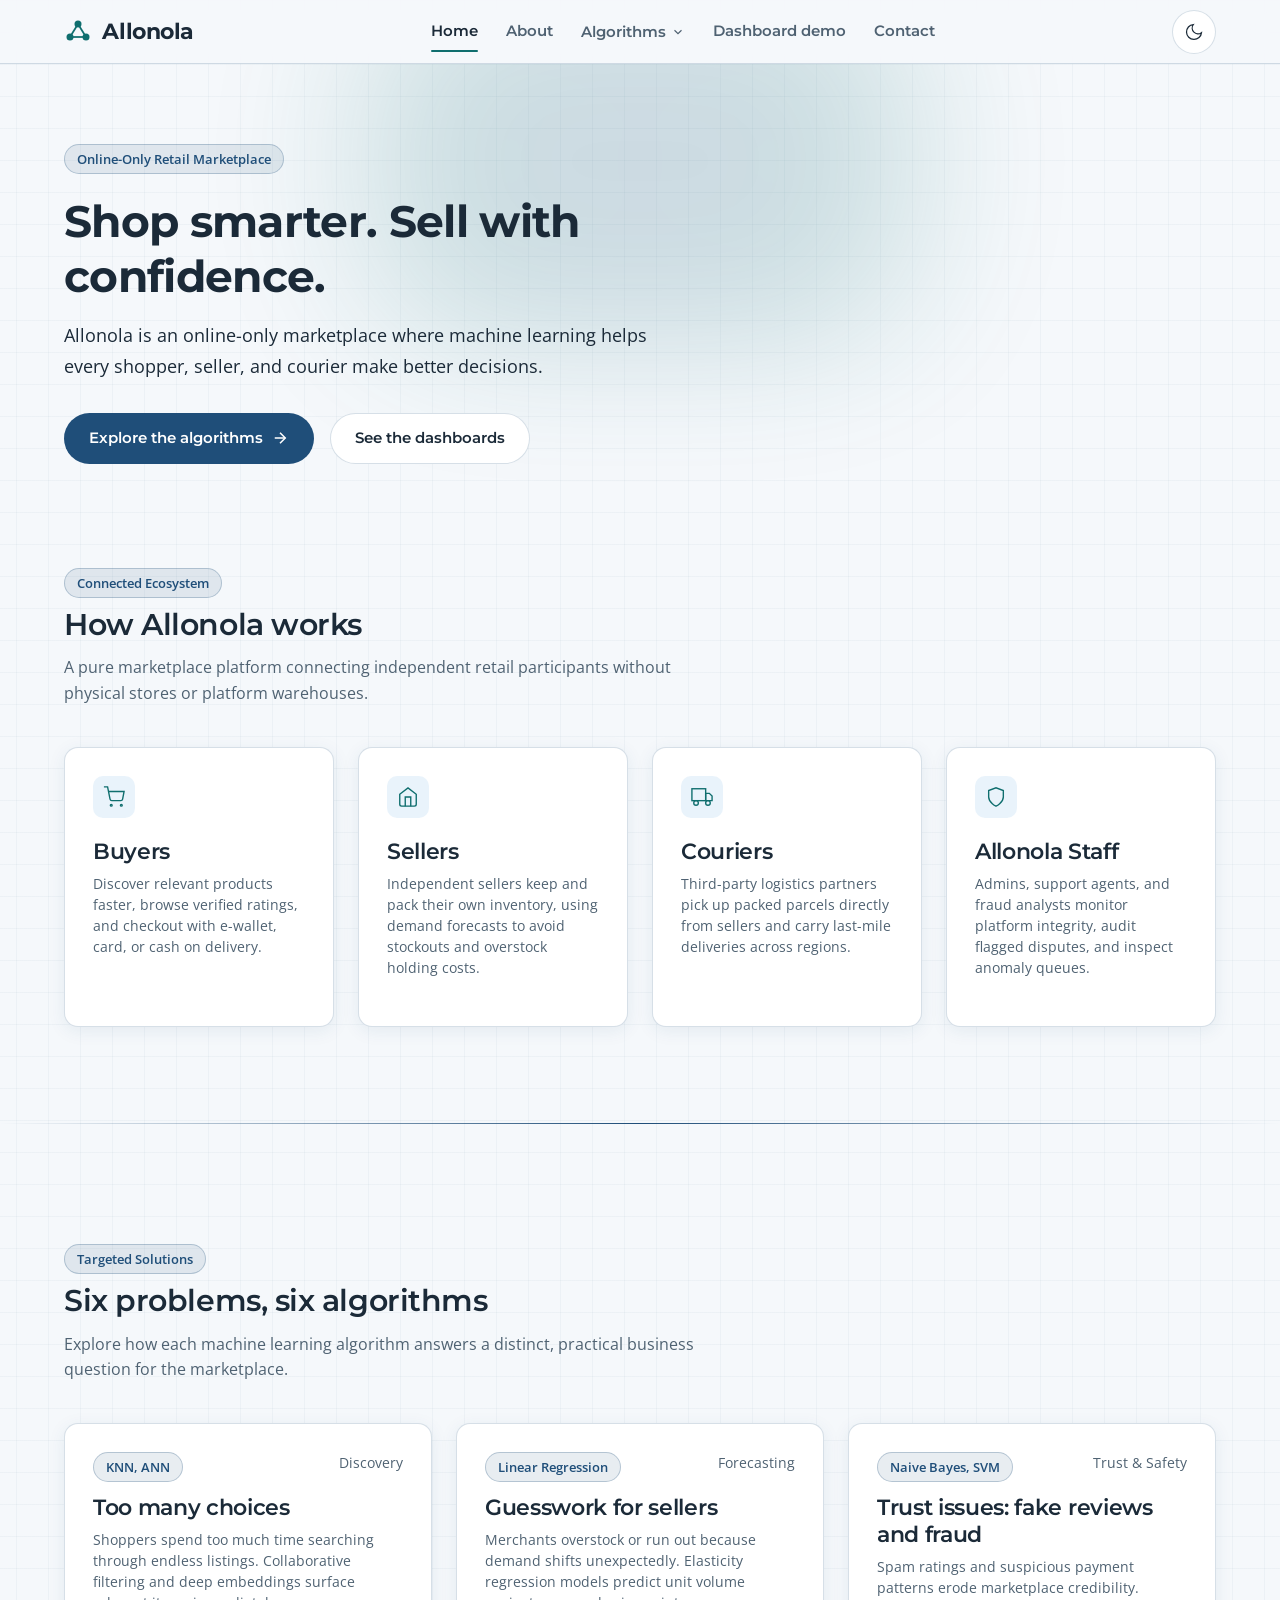
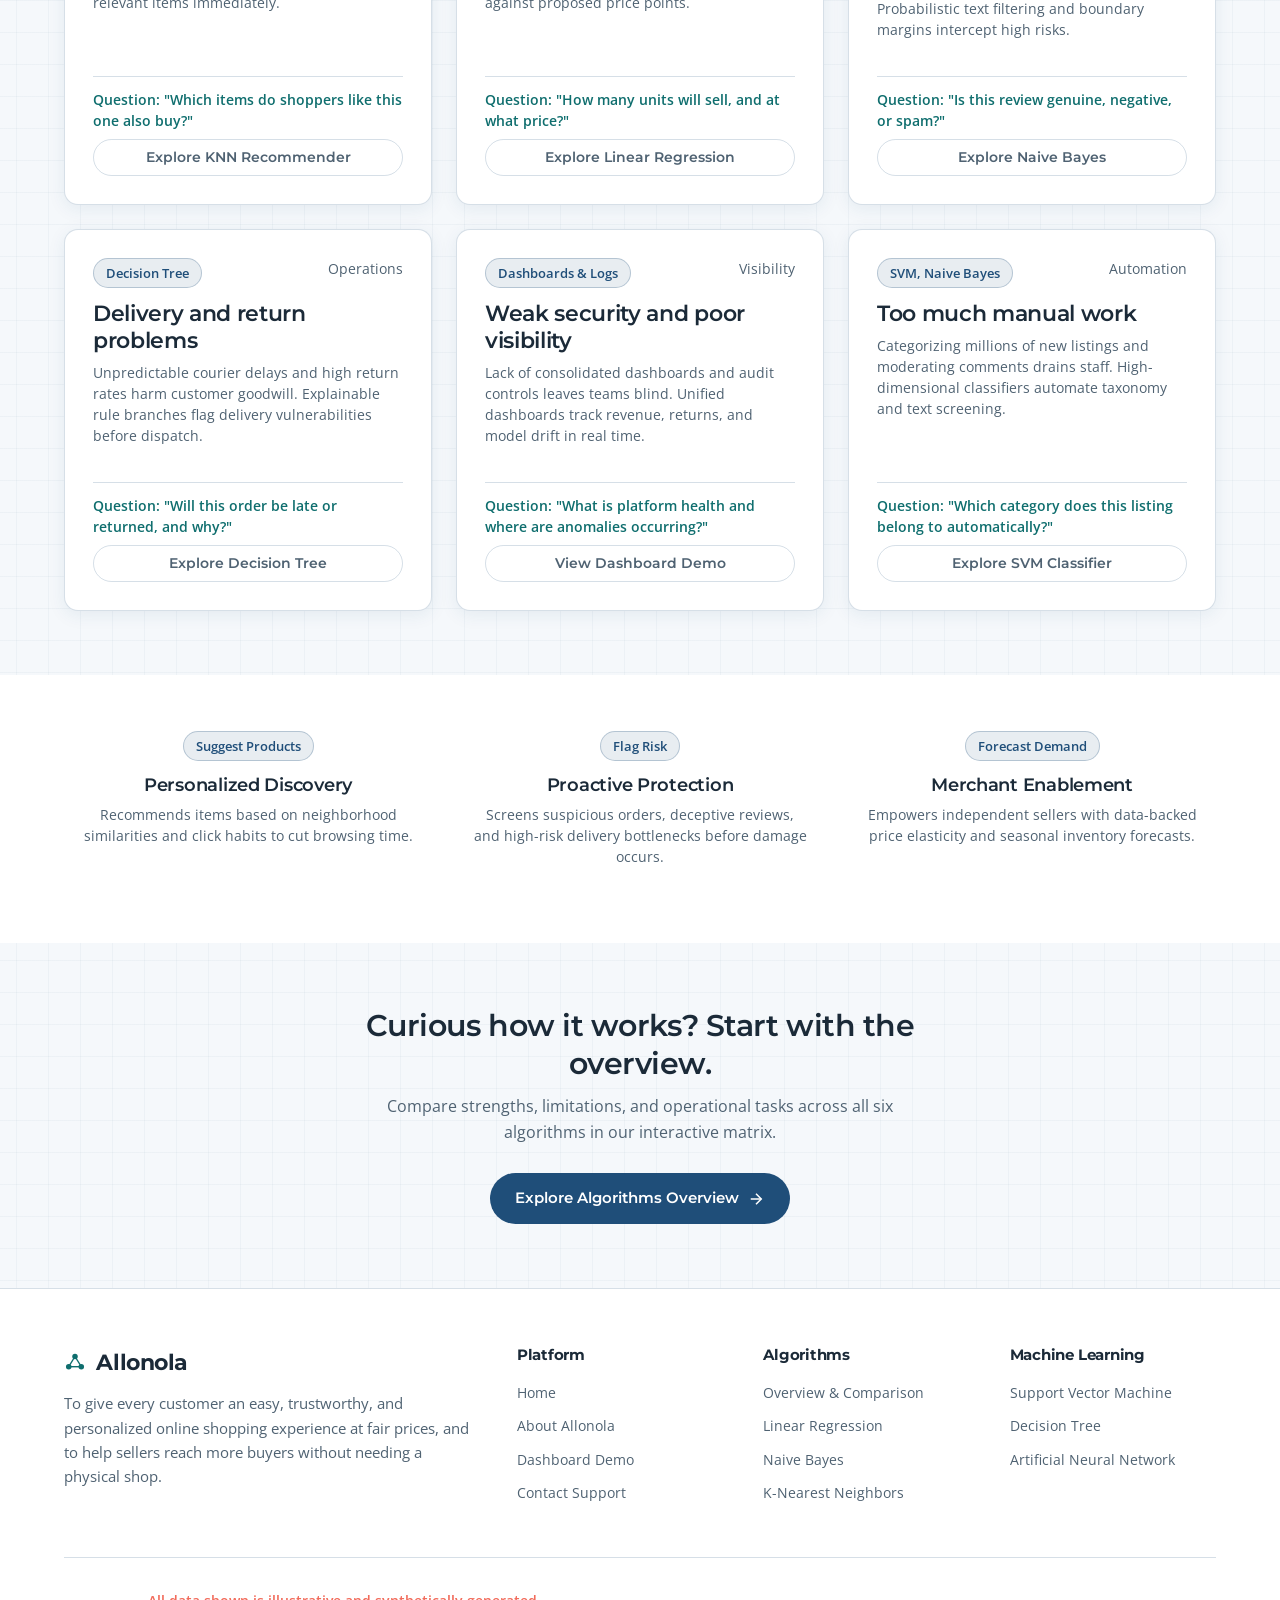
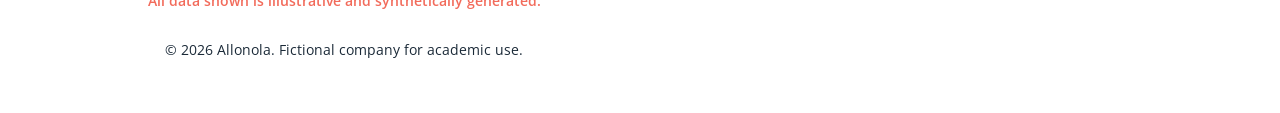
==== index.html @ 5cb06e82 "Initial commit: Allonola project specs and documents" ====
<!DOCTYPE html>
<html lang="en" data-theme="dark">
<head>
  <meta charset="UTF-8">
  <meta name="viewport" content="width=device-width, initial-scale=1.0">
  <title>Home | Allonola</title>
  <meta name="description" content="Allonola is an online-only retail marketplace powered by machine learning to connect buyers, independent sellers, and delivery couriers.">
  <link rel="preconnect" href="https://fonts.googleapis.com">
  <link rel="preconnect" href="https://fonts.gstatic.com" crossorigin>
  <link href="https://fonts.googleapis.com/css2?family=Montserrat:wght@600;700&family=Open+Sans:wght@400;600&display=swap" rel="stylesheet">
  <link rel="stylesheet" href="css/base.css">
  <link rel="stylesheet" href="css/layout.css">
  <link rel="stylesheet" href="css/components.css">
</head>
<body data-page="home">
  <!-- Accessible Skip Link -->
  <a href="#main-content" class="skip-link">Skip to main content</a>

  <!-- Sticky Global Header -->
  <header class="site-header">
    <div class="container header-inner">
      <a href="index.html" class="site-logo" aria-label="Allonola Home">
        <svg class="logo-icon" width="28" height="28" viewBox="0 0 28 28" fill="none" aria-hidden="true">
          <circle cx="6" cy="20" r="3.5" fill="currentColor" />
          <circle cx="22" cy="20" r="3.5" fill="currentColor" />
          <circle cx="14" cy="7" r="3.5" fill="currentColor" />
          <line x1="6" y1="20" x2="14" y2="7" stroke="currentColor" stroke-width="1.75" />
          <line x1="14" y1="7" x2="22" y2="20" stroke="currentColor" stroke-width="1.75" />
          <line x1="6" y1="20" x2="22" y2="20" stroke="currentColor" stroke-width="1.75" />
        </svg>
        <span>Allonola</span>
      </a>

      <!-- Desktop Navigation -->
      <nav class="nav-desktop" aria-label="Primary navigation">
        <a href="index.html" class="nav-link nav-link--active">Home</a>
        <a href="about.html" class="nav-link">About</a>
        <div class="nav-dropdown">
          <button type="button" class="nav-link nav-dropdown-toggle" aria-expanded="false" aria-haspopup="true">
            <span>Algorithms</span>
            <svg width="14" height="14" viewBox="0 0 24 24" fill="none" stroke="currentColor" stroke-width="2" aria-hidden="true">
              <polyline points="6 9 12 15 18 9"></polyline>
            </svg>
          </button>
          <div class="nav-dropdown-menu" role="menu">
            <a href="algorithms.html" class="nav-dropdown-item" role="menuitem">
              <span class="nav-dropdown-title">Overview & Comparison</span>
              <span class="nav-dropdown-desc">Compare all six ML approaches</span>
            </a>
            <a href="algo-linear-regression.html" class="nav-dropdown-item" role="menuitem">
              <span class="nav-dropdown-title">Linear Regression</span>
              <span class="nav-dropdown-desc">Demand forecasting & price elasticity</span>
            </a>
            <a href="algo-naive-bayes.html" class="nav-dropdown-item" role="menuitem">
              <span class="nav-dropdown-title">Naive Bayes</span>
              <span class="nav-dropdown-desc">Sentiment & fake review filtering</span>
            </a>
            <a href="algo-knn.html" class="nav-dropdown-item" role="menuitem">
              <span class="nav-dropdown-title">K-Nearest Neighbors</span>
              <span class="nav-dropdown-desc">Collaborative recommendations</span>
            </a>
            <a href="algo-svm.html" class="nav-dropdown-item" role="menuitem">
              <span class="nav-dropdown-title">Support Vector Machine</span>
              <span class="nav-dropdown-desc">Order fraud & auto-categorization</span>
            </a>
            <a href="algo-decision-tree.html" class="nav-dropdown-item" role="menuitem">
              <span class="nav-dropdown-title">Decision Tree</span>
              <span class="nav-dropdown-desc">Delivery risk & return rules</span>
            </a>
            <a href="algo-ann.html" class="nav-dropdown-item" role="menuitem">
              <span class="nav-dropdown-title">Artificial Neural Network</span>
              <span class="nav-dropdown-desc">Personalization & shopper churn</span>
            </a>
          </div>
        </div>
        <a href="dashboard.html" class="nav-link">Dashboard demo</a>
        <a href="contact.html" class="nav-link">Contact</a>
      </nav>

      <!-- Action Controls -->
      <div class="header-actions">
        <button type="button" id="theme-toggle" class="btn-icon" aria-label="Switch to light theme" title="Switch to light theme">
          <svg class="theme-icon-sun" width="20" height="20" viewBox="0 0 24 24" fill="none" stroke="currentColor" stroke-width="1.5" aria-hidden="true">
            <circle cx="12" cy="12" r="5"></circle>
            <line x1="12" y1="1" x2="12" y2="3"></line>
            <line x1="12" y1="21" x2="12" y2="23"></line>
            <line x1="4.22" y1="4.22" x2="5.64" y2="5.64"></line>
            <line x1="18.36" y1="18.36" x2="19.78" y2="19.78"></line>
            <line x1="1" y1="12" x2="3" y2="12"></line>
            <line x1="21" y1="12" x2="23" y2="12"></line>
            <line x1="4.22" y1="19.78" x2="5.64" y2="18.36"></line>
            <line x1="18.36" y1="5.64" x2="19.78" y2="4.22"></line>
          </svg>
          <svg class="theme-icon-moon" width="20" height="20" viewBox="0 0 24 24" fill="none" stroke="currentColor" stroke-width="1.5" style="display:none;" aria-hidden="true">
            <path d="M21 12.79A9 9 0 1 1 11.21 3 7 7 0 0 0 21 12.79z"></path>
          </svg>
        </button>

        <button type="button" id="hamburger-btn" class="btn-icon hamburger-btn" aria-label="Open mobile menu" aria-expanded="false" aria-controls="nav-drawer">
          <svg width="22" height="22" viewBox="0 0 24 24" fill="none" stroke="currentColor" stroke-width="2" aria-hidden="true">
            <line x1="3" y1="12" x2="21" y2="12"></line>
            <line x1="3" y1="6" x2="21" y2="6"></line>
            <line x1="3" y1="18" x2="21" y2="18"></line>
          </svg>
        </button>
      </div>
    </div>
  </header>

  <!-- Mobile Drawer Navigation -->
  <div id="nav-backdrop" class="nav-backdrop"></div>
  <aside id="nav-drawer" class="nav-drawer" aria-label="Mobile navigation">
    <div style="display: flex; justify-content: space-between; align-items: center;">
      <span class="site-logo">
        <svg class="logo-icon" width="24" height="24" viewBox="0 0 28 28" fill="none" aria-hidden="true">
          <circle cx="6" cy="20" r="3.5" fill="currentColor" />
          <circle cx="22" cy="20" r="3.5" fill="currentColor" />
          <circle cx="14" cy="7" r="3.5" fill="currentColor" />
          <line x1="6" y1="20" x2="14" y2="7" stroke="currentColor" stroke-width="1.75" />
          <line x1="14" y1="7" x2="22" y2="20" stroke="currentColor" stroke-width="1.75" />
          <line x1="6" y1="20" x2="22" y2="20" stroke="currentColor" stroke-width="1.75" />
        </svg>
        <span>Allonola</span>
      </span>
    </div>
    <ul class="nav-mobile-list">
      <li><a href="index.html" class="mobile-nav-link">Home</a></li>
      <li><a href="about.html" class="mobile-nav-link">About</a></li>
      <li>
        <button type="button" id="algo-accordion-btn" class="mobile-accordion-btn" aria-expanded="false">
          <span>Algorithms</span>
          <svg width="16" height="16" viewBox="0 0 24 24" fill="none" stroke="currentColor" stroke-width="2" aria-hidden="true">
            <polyline points="6 9 12 15 18 9"></polyline>
          </svg>
        </button>
        <ul id="algo-accordion-menu" class="mobile-sublist" hidden>
          <li><a href="algorithms.html" class="mobile-sublink">Overview & Comparison</a></li>
          <li><a href="algo-linear-regression.html" class="mobile-sublink">Linear Regression</a></li>
          <li><a href="algo-naive-bayes.html" class="mobile-sublink">Naive Bayes</a></li>
          <li><a href="algo-knn.html" class="mobile-sublink">K-Nearest Neighbors</a></li>
          <li><a href="algo-svm.html" class="mobile-sublink">Support Vector Machine</a></li>
          <li><a href="algo-decision-tree.html" class="mobile-sublink">Decision Tree</a></li>
          <li><a href="algo-ann.html" class="mobile-sublink">Artificial Neural Network</a></li>
        </ul>
      </li>
      <li><a href="dashboard.html" class="mobile-nav-link">Dashboard demo</a></li>
      <li><a href="contact.html" class="mobile-nav-link">Contact</a></li>
    </ul>
  </aside>

  <!-- Main Content -->
  <main id="main-content">
    <!-- a) Hero Section -->
    <section class="hero">
      <div class="hero-glow-bg"></div>
      <div class="container">
        <div class="content-reading">
          <div class="pill pill--teal" style="margin-bottom: 1.25rem;">Online-Only Retail Marketplace</div>
          <h1>Shop smarter. Sell with confidence.</h1>
          <p class="lead">
            Allonola is an online-only marketplace where machine learning helps every shopper, seller, and courier make better decisions.
          </p>
          <div class="hero-actions">
            <a href="algorithms.html" class="btn btn--primary">
              <span>Explore the algorithms</span>
              <svg width="18" height="18" viewBox="0 0 24 24" fill="none" stroke="currentColor" stroke-width="2" aria-hidden="true">
                <line x1="5" y1="12" x2="19" y2="12"></line>
                <polyline points="12 5 19 12 12 19"></polyline>
              </svg>
            </a>
            <a href="dashboard.html" class="btn btn--secondary">See the dashboards</a>
          </div>
        </div>
      </div>
    </section>

    <!-- b) How Allonola Works -->
    <section class="section section--compact reveal-on-scroll">
      <div class="container">
        <div class="section-header">
          <div class="pill" style="margin-bottom: 0.5rem;">Connected Ecosystem</div>
          <h2>How Allonola works</h2>
          <p class="text-muted">A pure marketplace platform connecting independent retail participants without physical stores or platform warehouses.</p>
        </div>

        <div class="grid-4">
          <div class="card">
            <div class="card-icon">
              <svg width="22" height="22" viewBox="0 0 24 24" fill="none" stroke="currentColor" stroke-width="1.5" aria-hidden="true">
                <circle cx="9" cy="21" r="1"></circle>
                <circle cx="20" cy="21" r="1"></circle>
                <path d="M1 1h4l2.68 13.39a2 2 0 0 0 2 1.61h9.72a2 2 0 0 0 2-1.61L23 6H6"></path>
              </svg>
            </div>
            <h3 class="card-title">Buyers</h3>
            <p class="text-small text-muted">
              Discover relevant products faster, browse verified ratings, and checkout with e-wallet, card, or cash on delivery.
            </p>
          </div>

          <div class="card">
            <div class="card-icon">
              <svg width="22" height="22" viewBox="0 0 24 24" fill="none" stroke="currentColor" stroke-width="1.5" aria-hidden="true">
                <path d="M3 9l9-7 9 7v11a2 2 0 0 1-2 2H5a2 2 0 0 1-2-2z"></path>
                <polyline points="9 22 9 12 15 12 15 22"></polyline>
              </svg>
            </div>
            <h3 class="card-title">Sellers</h3>
            <p class="text-small text-muted">
              Independent sellers keep and pack their own inventory, using demand forecasts to avoid stockouts and overstock holding costs.
            </p>
          </div>

          <div class="card">
            <div class="card-icon">
              <svg width="22" height="22" viewBox="0 0 24 24" fill="none" stroke="currentColor" stroke-width="1.5" aria-hidden="true">
                <rect x="1" y="3" width="15" height="13"></rect>
                <polygon points="16 8 20 8 23 11 23 16 16 16 16 8"></polygon>
                <circle cx="5.5" cy="18.5" r="2.5"></circle>
                <circle cx="18.5" cy="18.5" r="2.5"></circle>
              </svg>
            </div>
            <h3 class="card-title">Couriers</h3>
            <p class="text-small text-muted">
              Third-party logistics partners pick up packed parcels directly from sellers and carry last-mile deliveries across regions.
            </p>
          </div>

          <div class="card">
            <div class="card-icon">
              <svg width="22" height="22" viewBox="0 0 24 24" fill="none" stroke="currentColor" stroke-width="1.5" aria-hidden="true">
                <path d="M12 22s8-4 8-10V5l-8-3-8 3v7c0 6 8 10 8 10z"></path>
              </svg>
            </div>
            <h3 class="card-title">Allonola Staff</h3>
            <p class="text-small text-muted">
              Admins, support agents, and fraud analysts monitor platform integrity, audit flagged disputes, and inspect anomaly queues.
            </p>
          </div>
        </div>
      </div>
    </section>

    <hr class="section-divider">

    <!-- c) Six Problems, Six Algorithms Grid -->
    <section class="section reveal-on-scroll">
      <div class="container">
        <div class="section-header">
          <div class="pill" style="margin-bottom: 0.5rem;">Targeted Solutions</div>
          <h2>Six problems, six algorithms</h2>
          <p class="text-muted">Explore how each machine learning algorithm answers a distinct, practical business question for the marketplace.</p>
        </div>

        <div class="grid-3">
          <!-- Problem 1 -->
          <article class="card card--interactive">
            <div style="display: flex; justify-content: space-between; align-items: flex-start; margin-bottom: 0.75rem;">
              <span class="pill pill--teal">KNN, ANN</span>
              <span class="text-muted text-small">Discovery</span>
            </div>
            <h3 class="card-title">Too many choices</h3>
            <p class="text-small text-muted" style="flex-grow: 1;">
              Shoppers spend too much time searching through endless listings. Collaborative filtering and deep embeddings surface relevant items immediately.
            </p>
            <div style="margin-top: 1rem; padding-top: 0.75rem; border-top: 1px solid var(--border);">
              <span class="text-small" style="color: var(--teal); font-weight: 600; display: block; margin-bottom: 0.5rem;">
                Question: "Which items do shoppers like this one also buy?"
              </span>
              <a href="algo-knn.html" class="btn btn--subtle btn--small" style="width: 100%;">Explore KNN Recommender</a>
            </div>
          </article>

          <!-- Problem 2 -->
          <article class="card card--interactive">
            <div style="display: flex; justify-content: space-between; align-items: flex-start; margin-bottom: 0.75rem;">
              <span class="pill">Linear Regression</span>
              <span class="text-muted text-small">Forecasting</span>
            </div>
            <h3 class="card-title">Guesswork for sellers</h3>
            <p class="text-small text-muted" style="flex-grow: 1;">
              Merchants overstock or run out because demand shifts unexpectedly. Elasticity regression models predict unit volume against proposed price points.
            </p>
            <div style="margin-top: 1rem; padding-top: 0.75rem; border-top: 1px solid var(--border);">
              <span class="text-small" style="color: var(--teal); font-weight: 600; display: block; margin-bottom: 0.5rem;">
                Question: "How many units will sell, and at what price?"
              </span>
              <a href="algo-linear-regression.html" class="btn btn--subtle btn--small" style="width: 100%;">Explore Linear Regression</a>
            </div>
          </article>

          <!-- Problem 3 -->
          <article class="card card--interactive">
            <div style="display: flex; justify-content: space-between; align-items: flex-start; margin-bottom: 0.75rem;">
              <span class="pill pill--coral">Naive Bayes, SVM</span>
              <span class="text-muted text-small">Trust & Safety</span>
            </div>
            <h3 class="card-title">Trust issues: fake reviews and fraud</h3>
            <p class="text-small text-muted" style="flex-grow: 1;">
              Spam ratings and suspicious payment patterns erode marketplace credibility. Probabilistic text filtering and boundary margins intercept high risks.
            </p>
            <div style="margin-top: 1rem; padding-top: 0.75rem; border-top: 1px solid var(--border);">
              <span class="text-small" style="color: var(--teal); font-weight: 600; display: block; margin-bottom: 0.5rem;">
                Question: "Is this review genuine, negative, or spam?"
              </span>
              <a href="algo-naive-bayes.html" class="btn btn--subtle btn--small" style="width: 100%;">Explore Naive Bayes</a>
            </div>
          </article>

          <!-- Problem 4 -->
          <article class="card card--interactive">
            <div style="display: flex; justify-content: space-between; align-items: flex-start; margin-bottom: 0.75rem;">
              <span class="pill">Decision Tree</span>
              <span class="text-muted text-small">Operations</span>
            </div>
            <h3 class="card-title">Delivery and return problems</h3>
            <p class="text-small text-muted" style="flex-grow: 1;">
              Unpredictable courier delays and high return rates harm customer goodwill. Explainable rule branches flag delivery vulnerabilities before dispatch.
            </p>
            <div style="margin-top: 1rem; padding-top: 0.75rem; border-top: 1px solid var(--border);">
              <span class="text-small" style="color: var(--teal); font-weight: 600; display: block; margin-bottom: 0.5rem;">
                Question: "Will this order be late or returned, and why?"
              </span>
              <a href="algo-decision-tree.html" class="btn btn--subtle btn--small" style="width: 100%;">Explore Decision Tree</a>
            </div>
          </article>

          <!-- Problem 5 -->
          <article class="card card--interactive">
            <div style="display: flex; justify-content: space-between; align-items: flex-start; margin-bottom: 0.75rem;">
              <span class="pill">Dashboards & Logs</span>
              <span class="text-muted text-small">Visibility</span>
            </div>
            <h3 class="card-title">Weak security and poor visibility</h3>
            <p class="text-small text-muted" style="flex-grow: 1;">
              Lack of consolidated dashboards and audit controls leaves teams blind. Unified dashboards track revenue, returns, and model drift in real time.
            </p>
            <div style="margin-top: 1rem; padding-top: 0.75rem; border-top: 1px solid var(--border);">
              <span class="text-small" style="color: var(--teal); font-weight: 600; display: block; margin-bottom: 0.5rem;">
                Question: "What is platform health and where are anomalies occurring?"
              </span>
              <a href="dashboard.html" class="btn btn--subtle btn--small" style="width: 100%;">View Dashboard Demo</a>
            </div>
          </article>

          <!-- Problem 6 -->
          <article class="card card--interactive">
            <div style="display: flex; justify-content: space-between; align-items: flex-start; margin-bottom: 0.75rem;">
              <span class="pill">SVM, Naive Bayes</span>
              <span class="text-muted text-small">Automation</span>
            </div>
            <h3 class="card-title">Too much manual work</h3>
            <p class="text-small text-muted" style="flex-grow: 1;">
              Categorizing millions of new listings and moderating comments drains staff. High-dimensional classifiers automate taxonomy and text screening.
            </p>
            <div style="margin-top: 1rem; padding-top: 0.75rem; border-top: 1px solid var(--border);">
              <span class="text-small" style="color: var(--teal); font-weight: 600; display: block; margin-bottom: 0.5rem;">
                Question: "Which category does this listing belong to automatically?"
              </span>
              <a href="algo-svm.html" class="btn btn--subtle btn--small" style="width: 100%;">Explore SVM Classifier</a>
            </div>
          </article>
        </div>
      </div>
    </section>

    <!-- d) How Allonola uses ML strip -->
    <section class="section section--compact reveal-on-scroll" style="background: var(--surface);">
      <div class="container">
        <div class="grid-3" style="text-align: center;">
          <div style="padding: 1rem;">
            <div class="pill pill--teal" style="margin: 0 auto 0.75rem;">Suggest Products</div>
            <h3 style="font-size: 1.15rem; margin-bottom: 0.5rem;">Personalized Discovery</h3>
            <p class="text-small text-muted">Recommends items based on neighborhood similarities and click habits to cut browsing time.</p>
          </div>
          <div style="padding: 1rem;">
            <div class="pill pill--coral" style="margin: 0 auto 0.75rem;">Flag Risk</div>
            <h3 style="font-size: 1.15rem; margin-bottom: 0.5rem;">Proactive Protection</h3>
            <p class="text-small text-muted">Screens suspicious orders, deceptive reviews, and high-risk delivery bottlenecks before damage occurs.</p>
          </div>
          <div style="padding: 1rem;">
            <div class="pill" style="margin: 0 auto 0.75rem;">Forecast Demand</div>
            <h3 style="font-size: 1.15rem; margin-bottom: 0.5rem;">Merchant Enablement</h3>
            <p class="text-small text-muted">Empowers independent sellers with data-backed price elasticity and seasonal inventory forecasts.</p>
          </div>
        </div>
      </div>
    </section>

    <!-- e) CTA Band -->
    <section class="section reveal-on-scroll" style="text-align: center;">
      <div class="container content-reading" style="margin: 0 auto;">
        <h2>Curious how it works? Start with the overview.</h2>
        <p class="text-muted" style="margin: 0 auto 1.75rem;">
          Compare strengths, limitations, and operational tasks across all six algorithms in our interactive matrix.
        </p>
        <a href="algorithms.html" class="btn btn--primary">
          <span>Explore Algorithms Overview</span>
          <svg width="18" height="18" viewBox="0 0 24 24" fill="none" stroke="currentColor" stroke-width="2" aria-hidden="true">
            <line x1="5" y1="12" x2="19" y2="12"></line>
            <polyline points="12 5 19 12 12 19"></polyline>
          </svg>
        </a>
      </div>
    </section>
  </main>

  <!-- Global Footer -->
  <footer class="site-footer">
    <div class="container">
      <div class="footer-top">
        <div class="footer-brand">
          <span class="site-logo">
            <svg class="logo-icon" width="22" height="22" viewBox="0 0 28 28" fill="none" aria-hidden="true">
              <circle cx="6" cy="20" r="3.5" fill="currentColor" />
              <circle cx="22" cy="20" r="3.5" fill="currentColor" />
              <circle cx="14" cy="7" r="3.5" fill="currentColor" />
              <line x1="6" y1="20" x2="14" y2="7" stroke="currentColor" stroke-width="1.75" />
              <line x1="14" y1="7" x2="22" y2="20" stroke="currentColor" stroke-width="1.75" />
              <line x1="6" y1="20" x2="22" y2="20" stroke="currentColor" stroke-width="1.75" />
            </svg>
            <span>Allonola</span>
          </span>
          <p>
            To give every customer an easy, trustworthy, and personalized online shopping experience at fair prices, and to help sellers reach more buyers without needing a physical shop.
          </p>
        </div>

        <div class="footer-col">
          <h4>Platform</h4>
          <ul class="footer-links">
            <li><a href="index.html" class="footer-link">Home</a></li>
            <li><a href="about.html" class="footer-link">About Allonola</a></li>
            <li><a href="dashboard.html" class="footer-link">Dashboard Demo</a></li>
            <li><a href="contact.html" class="footer-link">Contact Support</a></li>
          </ul>
        </div>

        <div class="footer-col">
          <h4>Algorithms</h4>
          <ul class="footer-links">
            <li><a href="algorithms.html" class="footer-link">Overview & Comparison</a></li>
            <li><a href="algo-linear-regression.html" class="footer-link">Linear Regression</a></li>
            <li><a href="algo-naive-bayes.html" class="footer-link">Naive Bayes</a></li>
            <li><a href="algo-knn.html" class="footer-link">K-Nearest Neighbors</a></li>
          </ul>
        </div>

        <div class="footer-col">
          <h4>Machine Learning</h4>
          <ul class="footer-links">
            <li><a href="algo-svm.html" class="footer-link">Support Vector Machine</a></li>
            <li><a href="algo-decision-tree.html" class="footer-link">Decision Tree</a></li>
            <li><a href="algo-ann.html" class="footer-link">Artificial Neural Network</a></li>
          </ul>
        </div>
      </div>

      <div class="footer-bottom">
        <p class="disclaimer-badge">All data shown is illustrative and synthetically generated.</p>
        <p>&copy; 2026 Allonola. Fictional company for academic use.</p>
      </div>
    </div>
  </footer>

  <!-- Script Execution Order (Classic script tags with defer) -->
  <script defer src="js/data.js"></script>
  <script defer src="js/app.js"></script>
  <script defer src="js/charts.js"></script>
  <script defer src="js/table.js"></script>
</body>
</html>
---- css/base.css ----
/**
 * css/base.css
 * Design tokens, CSS variables, reset, typography, and theme definitions.
 */

/* Root Design Tokens - Dark Theme (Default) */
:root {
  --bg: #0B1A2A;
  --bg-grid: rgba(74, 159, 216, 0.06);
  --surface: rgba(255, 255, 255, 0.05);
  --surface-solid: #132638;
  --border: rgba(74, 159, 216, 0.25);
  --border-focus: #2EC4B6;
  --text: #F5F8FB;
  --text-muted: #A9BCCB;
  --primary: #4A9FD8;
  --teal: #2EC4B6;
  --coral: #F26B5B;
  --success: #2EC4B6;
  --warning: #F59E0B;
  --shadow: 0 4px 20px rgba(0, 0, 0, 0.35);
  --shadow-glow: 0 0 15px rgba(74, 159, 216, 0.3);

  --font-heading: 'Montserrat', sans-serif;
  --font-body: 'Open Sans', -apple-system, BlinkMacSystemFont, 'Segoe UI', Roboto, sans-serif;
  --font-mono: 'SFMono-Regular', Consolas, 'Liberation Mono', Menlo, monospace;

  --radius-card: 14px;
  --radius-pill: 999px;
  --radius-input: 8px;

  --header-height: 64px;
  --container-max-width: 1200px;
  --content-reading-width: 70ch;
  --transition-speed: 200ms;
}

/* Light Theme Overrides */
[data-theme="light"] {
  --bg: #F5F8FB;
  --bg-grid: rgba(31, 78, 121, 0.04);
  --surface: #FFFFFF;
  --surface-solid: #FFFFFF;
  --border: rgba(31, 78, 121, 0.18);
  --border-focus: #0F6E6E;
  --text: #1B2A38;
  --text-muted: #4F6272;
  --primary: #1F4E79;
  --teal: #0F6E6E;
  --coral: #F26B5B;
  --success: #0F6E6E;
  --warning: #D97706;
  --shadow: 0 4px 18px rgba(31, 78, 121, 0.08);
  --shadow-glow: 0 0 14px rgba(31, 78, 121, 0.2);
}

/* Modern CSS Reset */
*, *::before, *::after {
  box-sizing: border-box;
  margin: 0;
  padding: 0;
}

html {
  font-size: 16px;
  scroll-behavior: smooth;
  -webkit-text-size-adjust: 100%;
}

body {
  min-height: 100vh;
  background-color: var(--bg);
  background-image: 
    linear-gradient(var(--bg-grid) 1px, transparent 1px),
    linear-gradient(90deg, var(--bg-grid) 1px, transparent 1px);
  background-size: 32px 32px;
  background-position: center top;
  color: var(--text);
  font-family: var(--font-body);
  font-size: 1rem;
  line-height: 1.6;
  text-rendering: optimizeLegibility;
  -webkit-font-smoothing: antialiased;
  -moz-osx-font-smoothing: grayscale;
  display: flex;
  flex-direction: column;
}

/* Typography Scale */
h1, h2, h3, h4, h5, h6 {
  font-family: var(--font-heading);
  color: var(--text);
  line-height: 1.25;
  font-weight: 700;
  letter-spacing: -0.015em;
}

h1 {
  font-size: clamp(2rem, 4vw + 1rem, 2.75rem); /* ~40px desktop */
  font-weight: 700;
  margin-bottom: 1rem;
}

h2 {
  font-size: clamp(1.5rem, 2.5vw + 0.5rem, 1.875rem); /* ~28px desktop */
  font-weight: 600;
  margin-bottom: 0.75rem;
}

h3 {
  font-size: clamp(1.2rem, 1.5vw + 0.5rem, 1.35rem); /* ~20px desktop */
  font-weight: 600;
  margin-bottom: 0.5rem;
}

p {
  margin-bottom: 1.25rem;
  color: var(--text);
  max-width: var(--content-reading-width);
}

p.lead {
  font-size: 1.15rem;
  color: var(--text);
  line-height: 1.65;
}

.text-muted {
  color: var(--text-muted);
}

.text-small {
  font-size: 0.875rem;
  line-height: 1.5;
}

.tabular-nums {
  font-family: var(--font-heading);
  font-variant-numeric: tabular-nums;
}

code, kbd, samp, pre {
  font-family: var(--font-mono);
  font-size: 0.875em;
}

/* Accessible Focus Rings */
a:focus-visible,
button:focus-visible,
input:focus-visible,
select:focus-visible,
textarea:focus-visible,
[tabindex]:focus-visible {
  outline: 2px solid var(--teal);
  outline-offset: 3px;
}

/* Skip-to-content accessibility link */
.skip-link {
  position: absolute;
  top: -120px;
  left: 1rem;
  background: var(--primary);
  color: #FFFFFF;
  padding: 0.75rem 1.5rem;
  border-radius: var(--radius-pill);
  font-family: var(--font-heading);
  font-weight: 600;
  font-size: 0.9rem;
  z-index: 9999;
  text-decoration: none;
  box-shadow: var(--shadow);
  transition: top var(--transition-speed) ease;
}

.skip-link:focus {
  top: 1rem;
}

/* Visually Hidden Utility for Screen Readers */
.sr-only {
  position: absolute;
  width: 1px;
  height: 1px;
  padding: 0;
  margin: -1px;
  overflow: hidden;
  clip: rect(0, 0, 0, 0);
  white-space: nowrap;
  border: 0;
}

/* Section Divider */
.section-divider {
  width: 100%;
  height: 1px;
  background: linear-gradient(90deg, transparent, var(--primary), transparent);
  border: none;
  margin: 3.5rem 0;
}

/* Motion Preferences */
@media (prefers-reduced-motion: reduce) {
  *, *::before, *::after {
    animation-duration: 0.01ms !important;
    animation-iteration-count: 1 !important;
    transition-duration: 0.01ms !important;
    scroll-behavior: auto !important;
  }
}
---- css/layout.css ----
/**
 * css/layout.css
 * Global layout, sticky header, responsive navigation, breadcrumbs, grid system, and footer.
 */

/* Container */
.container {
  width: 100%;
  max-width: var(--container-max-width);
  margin-left: auto;
  margin-right: auto;
  padding-left: 1.5rem;
  padding-right: 1.5rem;
}

.content-reading {
  max-width: var(--content-reading-width);
}

/* Header */
.site-header {
  position: sticky;
  top: 0;
  z-index: 1000;
  height: var(--header-height);
  background: rgba(11, 26, 42, 0.85);
  backdrop-filter: blur(12px);
  -webkit-backdrop-filter: blur(12px);
  border-bottom: 1px solid var(--border);
  display: flex;
  align-items: center;
  transition: background-color var(--transition-speed) ease, border-color var(--transition-speed) ease;
}

[data-theme="light"] .site-header {
  background: rgba(245, 248, 251, 0.90);
}

.header-inner {
  display: flex;
  align-items: center;
  justify-content: space-between;
  width: 100%;
  height: 100%;
}

/* Logo */
.site-logo {
  display: flex;
  align-items: center;
  gap: 0.65rem;
  text-decoration: none;
  color: var(--text);
  font-family: var(--font-heading);
  font-weight: 700;
  font-size: 1.35rem;
  letter-spacing: -0.02em;
}

.logo-icon {
  display: flex;
  align-items: center;
  justify-content: center;
  color: var(--teal);
}

/* Desktop Navigation */
.nav-desktop {
  display: flex;
  align-items: center;
  gap: 1.75rem;
}

.nav-link {
  color: var(--text-muted);
  text-decoration: none;
  font-family: var(--font-heading);
  font-weight: 600;
  font-size: 0.95rem;
  position: relative;
  padding: 0.5rem 0;
  transition: color var(--transition-speed) ease;
}

.nav-link:hover {
  color: var(--text);
}

.nav-link--active {
  color: var(--text);
}

.nav-link--active::after {
  content: '';
  position: absolute;
  bottom: 0;
  left: 0;
  width: 100%;
  height: 2px;
  background-color: var(--teal);
  border-radius: 2px;
}

/* Algorithms Dropdown */
.nav-dropdown {
  position: relative;
}

.nav-dropdown-toggle {
  display: flex;
  align-items: center;
  gap: 0.35rem;
  background: transparent;
  border: none;
  cursor: pointer;
  padding: 0.5rem 0;
}

.nav-dropdown-menu {
  position: absolute;
  top: 100%;
  left: 0;
  width: 280px;
  background: var(--surface-solid);
  border: 1px solid var(--border);
  border-radius: var(--radius-card);
  padding: 0.5rem;
  box-shadow: var(--shadow);
  opacity: 0;
  visibility: hidden;
  transform: translateY(8px);
  transition: all var(--transition-speed) ease;
  z-index: 1010;
  display: flex;
  flex-direction: column;
  gap: 0.25rem;
}

.nav-dropdown:hover .nav-dropdown-menu,
.nav-dropdown:focus-within .nav-dropdown-menu,
.nav-dropdown--open .nav-dropdown-menu {
  opacity: 1;
  visibility: visible;
  transform: translateY(0);
}

.nav-dropdown-item {
  display: flex;
  flex-direction: column;
  padding: 0.6rem 0.75rem;
  color: var(--text);
  text-decoration: none;
  border-radius: 8px;
  transition: background-color var(--transition-speed) ease;
}

.nav-dropdown-item:hover,
.nav-dropdown-item:focus {
  background: var(--surface);
  color: var(--primary);
}

.nav-dropdown-title {
  font-family: var(--font-heading);
  font-weight: 600;
  font-size: 0.9rem;
}

.nav-dropdown-desc {
  font-size: 0.75rem;
  color: var(--text-muted);
}

/* Header Action Controls */
.header-actions {
  display: flex;
  align-items: center;
  gap: 0.75rem;
}

.btn-icon {
  display: inline-flex;
  align-items: center;
  justify-content: center;
  width: 44px;
  height: 44px;
  background: var(--surface);
  border: 1px solid var(--border);
  border-radius: 50%;
  color: var(--text);
  cursor: pointer;
  transition: all var(--transition-speed) ease;
}

.btn-icon:hover {
  background: var(--surface-solid);
  box-shadow: var(--shadow-glow);
  transform: translateY(-2px);
}

.hamburger-btn {
  display: none;
}

/* Mobile Nav Drawer */
.nav-drawer {
  position: fixed;
  top: 0;
  right: -100%;
  width: 100%;
  max-width: 320px;
  height: 100vh;
  background: var(--surface-solid);
  border-left: 1px solid var(--border);
  padding: 2rem 1.5rem;
  z-index: 2000;
  display: flex;
  flex-direction: column;
  gap: 1.5rem;
  overflow-y: auto;
  box-shadow: var(--shadow);
  transition: right 300ms ease;
}

.nav-drawer--open {
  right: 0;
}

.nav-backdrop {
  position: fixed;
  inset: 0;
  background: rgba(0, 0, 0, 0.6);
  backdrop-filter: blur(4px);
  z-index: 1999;
  opacity: 0;
  visibility: hidden;
  transition: opacity 300ms ease;
}

.nav-backdrop--visible {
  opacity: 1;
  visibility: visible;
}

.nav-mobile-list {
  display: flex;
  flex-direction: column;
  gap: 0.75rem;
  list-style: none;
}

.mobile-nav-link {
  color: var(--text);
  text-decoration: none;
  font-family: var(--font-heading);
  font-weight: 600;
  font-size: 1.1rem;
  display: block;
  padding: 0.5rem 0;
}

.mobile-accordion-btn {
  display: flex;
  align-items: center;
  justify-content: space-between;
  width: 100%;
  background: transparent;
  border: none;
  color: var(--text);
  font-family: var(--font-heading);
  font-weight: 600;
  font-size: 1.1rem;
  cursor: pointer;
  padding: 0.5rem 0;
}

.mobile-sublist {
  list-style: none;
  padding-left: 1rem;
  display: flex;
  flex-direction: column;
  gap: 0.5rem;
  margin-top: 0.5rem;
  border-left: 2px solid var(--border);
}

.mobile-sublink {
  color: var(--text-muted);
  text-decoration: none;
  font-size: 0.95rem;
  display: block;
  padding: 0.35rem 0;
}

/* Breadcrumbs */
.breadcrumbs-bar {
  background: var(--surface);
  border-bottom: 1px solid var(--border);
  padding: 0.65rem 0;
  font-size: 0.85rem;
}

.breadcrumbs-list {
  display: flex;
  align-items: center;
  gap: 0.5rem;
  list-style: none;
  flex-wrap: wrap;
}

.breadcrumb-item a {
  color: var(--text-muted);
  text-decoration: none;
  transition: color var(--transition-speed) ease;
}

.breadcrumb-item a:hover {
  color: var(--primary);
}

.breadcrumb-separator {
  color: var(--border);
}

.breadcrumb-item--current {
  color: var(--text);
  font-weight: 600;
}

/* Hero Section */
.hero {
  position: relative;
  padding: 5rem 0 4rem;
  overflow: hidden;
}

.hero-glow-bg {
  position: absolute;
  top: -20%;
  left: 50%;
  transform: translateX(-50%);
  width: 100%;
  max-width: 900px;
  height: 380px;
  background: radial-gradient(circle, var(--primary) 0%, var(--teal) 45%, transparent 70%);
  opacity: 0.18;
  filter: blur(70px);
  z-index: -1;
  pointer-events: none;
  animation: heroPulse 12s infinite alternate ease-in-out;
}

@keyframes heroPulse {
  0% {
    transform: translateX(-50%) scale(0.9);
    opacity: 0.14;
  }
  50% {
    transform: translateX(-48%) scale(1.05);
    opacity: 0.22;
  }
  100% {
    transform: translateX(-52%) scale(0.95);
    opacity: 0.16;
  }
}

@media (prefers-reduced-motion: reduce) {
  .hero-glow-bg {
    animation: none;
  }
}

.hero-actions {
  display: flex;
  gap: 1rem;
  flex-wrap: wrap;
  margin-top: 2rem;
}

/* Grid Layouts */
.grid-4 {
  display: grid;
  grid-template-columns: repeat(4, 1fr);
  gap: 1.5rem;
}

.grid-3 {
  display: grid;
  grid-template-columns: repeat(3, 1fr);
  gap: 1.5rem;
}

.grid-2 {
  display: grid;
  grid-template-columns: repeat(2, 1fr);
  gap: 1.5rem;
}

/* Page Section Spacing */
.section {
  padding: 4rem 0;
}

.section--compact {
  padding: 2.5rem 0;
}

.section-header {
  margin-bottom: 2.5rem;
}

/* Scroll-in Fade Animation */
.reveal-on-scroll {
  opacity: 0;
  transform: translateY(20px);
  transition: opacity 500ms ease, transform 500ms ease;
}

.reveal-on-scroll.revealed {
  opacity: 1;
  transform: translateY(0);
}

@media (prefers-reduced-motion: reduce) {
  .reveal-on-scroll {
    opacity: 1;
    transform: none;
  }
}

/* Footer */
.site-footer {
  margin-top: auto;
  background: var(--surface-solid);
  border-top: 1px solid var(--border);
  padding: 3.5rem 0 2rem;
  color: var(--text-muted);
}

.footer-top {
  display: grid;
  grid-template-columns: 2fr 1fr 1fr 1fr;
  gap: 2.5rem;
  margin-bottom: 3rem;
}

.footer-brand p {
  margin-top: 0.75rem;
  color: var(--text-muted);
  font-size: 0.95rem;
}

.footer-col h4 {
  font-size: 0.95rem;
  font-weight: 700;
  color: var(--text);
  margin-bottom: 1rem;
}

.footer-links {
  list-style: none;
  display: flex;
  flex-direction: column;
  gap: 0.5rem;
}

.footer-link {
  color: var(--text-muted);
  text-decoration: none;
  font-size: 0.9rem;
  transition: color var(--transition-speed) ease;
}

.footer-link:hover {
  color: var(--primary);
}

.footer-bottom {
  padding-top: 2rem;
  border-top: 1px solid var(--border);
  display: flex;
  flex-direction: column;
  gap: 0.5rem;
  font-size: 0.85rem;
  text-align: center;
}

.disclaimer-badge {
  color: var(--coral);
  font-weight: 600;
}

/* Responsive Breakpoints */
@media (max-width: 1024px) {
  .grid-4 {
    grid-template-columns: repeat(2, 1fr);
  }
  .footer-top {
    grid-template-columns: 1fr 1fr;
  }
}

@media (max-width: 860px) {
  .nav-desktop {
    display: none;
  }
  .hamburger-btn {
    display: inline-flex;
  }
  .grid-3 {
    grid-template-columns: 1fr;
  }
}

@media (max-width: 768px) {
  .grid-4, .grid-2 {
    grid-template-columns: 1fr;
  }
  .footer-top {
    grid-template-columns: 1fr;
  }
  .hero {
    padding: 3.5rem 0 2.5rem;
  }
  .section {
    padding: 2.5rem 0;
  }
}
---- css/components.css ----
/**
 * css/components.css
 * Glass cards, buttons, badges, pills, tables, forms, tabs, and interactive components.
 */

/* Glass Cards */
.card {
  background: var(--surface);
  border: 1px solid var(--border);
  border-radius: var(--radius-card);
  padding: 1.75rem;
  box-shadow: var(--shadow);
  transition: transform var(--transition-speed) ease,
              border-color var(--transition-speed) ease,
              box-shadow var(--transition-speed) ease;
  position: relative;
  display: flex;
  flex-direction: column;
}

.card:hover {
  transform: translateY(-2px);
  border-color: var(--primary);
  box-shadow: var(--shadow-glow);
}

.card--solid {
  background: var(--surface-solid);
}

.card--interactive {
  cursor: pointer;
}

.card-title {
  margin-bottom: 0.5rem;
  display: flex;
  align-items: center;
  justify-content: space-between;
  gap: 0.5rem;
}

.card-icon {
  display: inline-flex;
  align-items: center;
  justify-content: center;
  width: 42px;
  height: 42px;
  border-radius: 10px;
  background: rgba(74, 159, 216, 0.12);
  color: var(--teal);
  margin-bottom: 1.25rem;
}

/* Metric Cards */
.metric-card {
  background: var(--surface);
  border: 1px solid var(--border);
  border-radius: var(--radius-card);
  padding: 1.5rem;
  display: flex;
  flex-direction: column;
  gap: 0.35rem;
  box-shadow: var(--shadow);
}

.metric-label {
  font-size: 0.85rem;
  color: var(--text-muted);
  text-transform: uppercase;
  letter-spacing: 0.05em;
  font-weight: 600;
}

.metric-value {
  font-family: var(--font-heading);
  font-size: 2rem;
  font-weight: 700;
  color: var(--text);
  line-height: 1.1;
}

.metric-subtext {
  font-size: 0.825rem;
  color: var(--text-muted);
}

/* Buttons */
.btn {
  display: inline-flex;
  align-items: center;
  justify-content: center;
  gap: 0.5rem;
  font-family: var(--font-heading);
  font-weight: 600;
  font-size: 0.95rem;
  padding: 0.75rem 1.5rem;
  min-height: 44px;
  border-radius: var(--radius-pill);
  border: 1px solid transparent;
  cursor: pointer;
  text-decoration: none;
  transition: all var(--transition-speed) ease;
  white-space: nowrap;
}

.btn:hover {
  transform: translateY(-2px);
  box-shadow: var(--shadow-glow);
}

.btn:active {
  transform: translateY(0);
}

.btn--primary {
  background: var(--primary);
  color: #FFFFFF;
}

.btn--primary:hover {
  background: #3B88BE;
}

[data-theme="light"] .btn--primary {
  background: var(--primary);
  color: #FFFFFF;
}

.btn--secondary {
  background: var(--surface);
  border-color: var(--border);
  color: var(--text);
}

.btn--secondary:hover {
  border-color: var(--primary);
  background: var(--surface-solid);
}

.btn--accent {
  background: var(--coral);
  color: #FFFFFF;
}

.btn--accent:hover {
  background: #DE5646;
}

.btn--subtle {
  background: transparent;
  border-color: var(--border);
  color: var(--text-muted);
}

.btn--subtle:hover {
  color: var(--text);
  border-color: var(--teal);
}

.btn--small {
  padding: 0.4rem 0.9rem;
  font-size: 0.85rem;
  min-height: 36px;
}

/* Pills and Badges */
.pill {
  display: inline-flex;
  align-items: center;
  gap: 0.35rem;
  padding: 0.25rem 0.75rem;
  border-radius: var(--radius-pill);
  font-size: 0.8rem;
  font-weight: 600;
  background: rgba(74, 159, 216, 0.15);
  color: var(--primary);
  border: 1px solid rgba(74, 159, 216, 0.3);
  width: fit-content;
}

[data-theme="light"] .pill {
  background: rgba(31, 78, 121, 0.1);
  color: var(--primary);
  border-color: rgba(31, 78, 121, 0.25);
}

.pill--teal {
  background: rgba(46, 196, 182, 0.15);
  color: var(--teal);
  border-color: rgba(46, 196, 182, 0.3);
}

.pill--coral {
  background: rgba(242, 107, 91, 0.15);
  color: var(--coral);
  border-color: rgba(242, 107, 91, 0.3);
}

/* Stock Indicators */
.stock-indicator {
  display: inline-flex;
  align-items: center;
  gap: 0.4rem;
  font-size: 0.8rem;
  font-weight: 600;
}

.stock-dot {
  width: 9px;
  height: 9px;
  border-radius: 50%;
}

.stock-dot--green {
  background: var(--teal);
  box-shadow: 0 0 6px var(--teal);
}

.stock-dot--amber {
  background: var(--warning);
  box-shadow: 0 0 6px var(--warning);
}

.stock-dot--coral {
  background: var(--coral);
  box-shadow: 0 0 6px var(--coral);
}

/* Accessible Data Tables */
.table-responsive-wrapper {
  width: 100%;
  overflow-x: auto;
  -webkit-overflow-scrolling: touch;
  margin: 1.5rem 0;
  border: 1px solid var(--border);
  border-radius: var(--radius-card);
  background: var(--surface);
}

.data-table {
  width: 100%;
  border-collapse: collapse;
  text-align: left;
  font-size: 0.95rem;
}

.data-table caption {
  padding: 0.85rem 1.25rem;
  caption-side: top;
  text-align: left;
  font-weight: 600;
  color: var(--text-muted);
  font-size: 0.85rem;
  border-bottom: 1px solid var(--border);
  background: rgba(74, 159, 216, 0.04);
}

.data-table th,
.data-table td {
  padding: 0.85rem 1.25rem;
  border-bottom: 1px solid var(--border);
}

.data-table thead th {
  background: var(--surface-solid);
  font-family: var(--font-heading);
  font-weight: 600;
  color: var(--text);
  white-space: nowrap;
}

.data-table tbody tr:last-child td,
.data-table tbody tr:last-child th {
  border-bottom: none;
}

.data-table tbody tr:hover {
  background: rgba(74, 159, 216, 0.08);
}

/* Charts Containers */
.chart-card {
  background: var(--surface);
  border: 1px solid var(--border);
  border-radius: var(--radius-card);
  padding: 1.5rem;
  box-shadow: var(--shadow);
  display: flex;
  flex-direction: column;
}

.chart-wrapper {
  position: relative;
  width: 100%;
  height: 320px;
}

@media (max-width: 768px) {
  .chart-wrapper {
    height: 240px;
  }
}

.chart-figcaption {
  margin-top: 0.75rem;
  text-align: right;
  font-style: italic;
}

.chart-table-controls {
  margin-top: 1rem;
  display: flex;
  justify-content: flex-end;
}

.chart-table-view {
  margin-top: 1rem;
}

/* Forms */
.form-group {
  margin-bottom: 1.5rem;
  display: flex;
  flex-direction: column;
  gap: 0.45rem;
}

.form-label {
  font-family: var(--font-heading);
  font-weight: 600;
  font-size: 0.9rem;
  color: var(--text);
}

.form-label .required-mark {
  color: var(--coral);
}

.form-control {
  width: 100%;
  padding: 0.75rem 1rem;
  border-radius: var(--radius-input);
  background: var(--surface-solid);
  border: 1px solid var(--border);
  color: var(--text);
  font-family: var(--font-body);
  font-size: 1rem;
  transition: border-color var(--transition-speed) ease, box-shadow var(--transition-speed) ease;
}

.form-control:focus {
  border-color: var(--border-focus);
  box-shadow: 0 0 0 2px rgba(46, 196, 182, 0.25);
  outline: none;
}

.form-control--error {
  border-color: var(--coral);
}

.form-control--error:focus {
  box-shadow: 0 0 0 2px rgba(242, 107, 91, 0.25);
}

.form-error {
  color: var(--coral);
  font-size: 0.85rem;
  font-weight: 600;
  min-height: 1.2rem;
}

.form-hint {
  color: var(--text-muted);
  font-size: 0.825rem;
}

.form-checkbox-label {
  display: flex;
  align-items: flex-start;
  gap: 0.65rem;
  cursor: pointer;
  font-size: 0.95rem;
}

.form-checkbox-label input[type="checkbox"] {
  width: 18px;
  height: 18px;
  margin-top: 0.2rem;
  accent-color: var(--teal);
  cursor: pointer;
}

/* Alert Summary Box */
.alert-box {
  padding: 1.25rem;
  border-radius: var(--radius-input);
  border: 1px solid var(--border);
  margin-bottom: 1.5rem;
}

.alert-box--error {
  background: rgba(242, 107, 91, 0.1);
  border-color: var(--coral);
  color: var(--coral);
}

.alert-box--success {
  background: rgba(46, 196, 182, 0.12);
  border-color: var(--teal);
  color: var(--teal);
}

.alert-box--info {
  background: rgba(74, 159, 216, 0.1);
  border-color: var(--primary);
  color: var(--text);
}

/* Tabs */
.tabs-nav {
  display: flex;
  gap: 0.5rem;
  border-bottom: 1px solid var(--border);
  margin-bottom: 2rem;
  overflow-x: auto;
}

.tab-btn {
  background: transparent;
  border: none;
  border-bottom: 2px solid transparent;
  padding: 0.75rem 1.25rem;
  font-family: var(--font-heading);
  font-weight: 600;
  font-size: 0.95rem;
  color: var(--text-muted);
  cursor: pointer;
  white-space: nowrap;
  transition: all var(--transition-speed) ease;
}

.tab-btn:hover {
  color: var(--text);
}

.tab-btn[aria-selected="true"] {
  color: var(--text);
  border-bottom-color: var(--teal);
}

.tab-panel {
  display: block;
}

.tab-panel[hidden] {
  display: none;
}
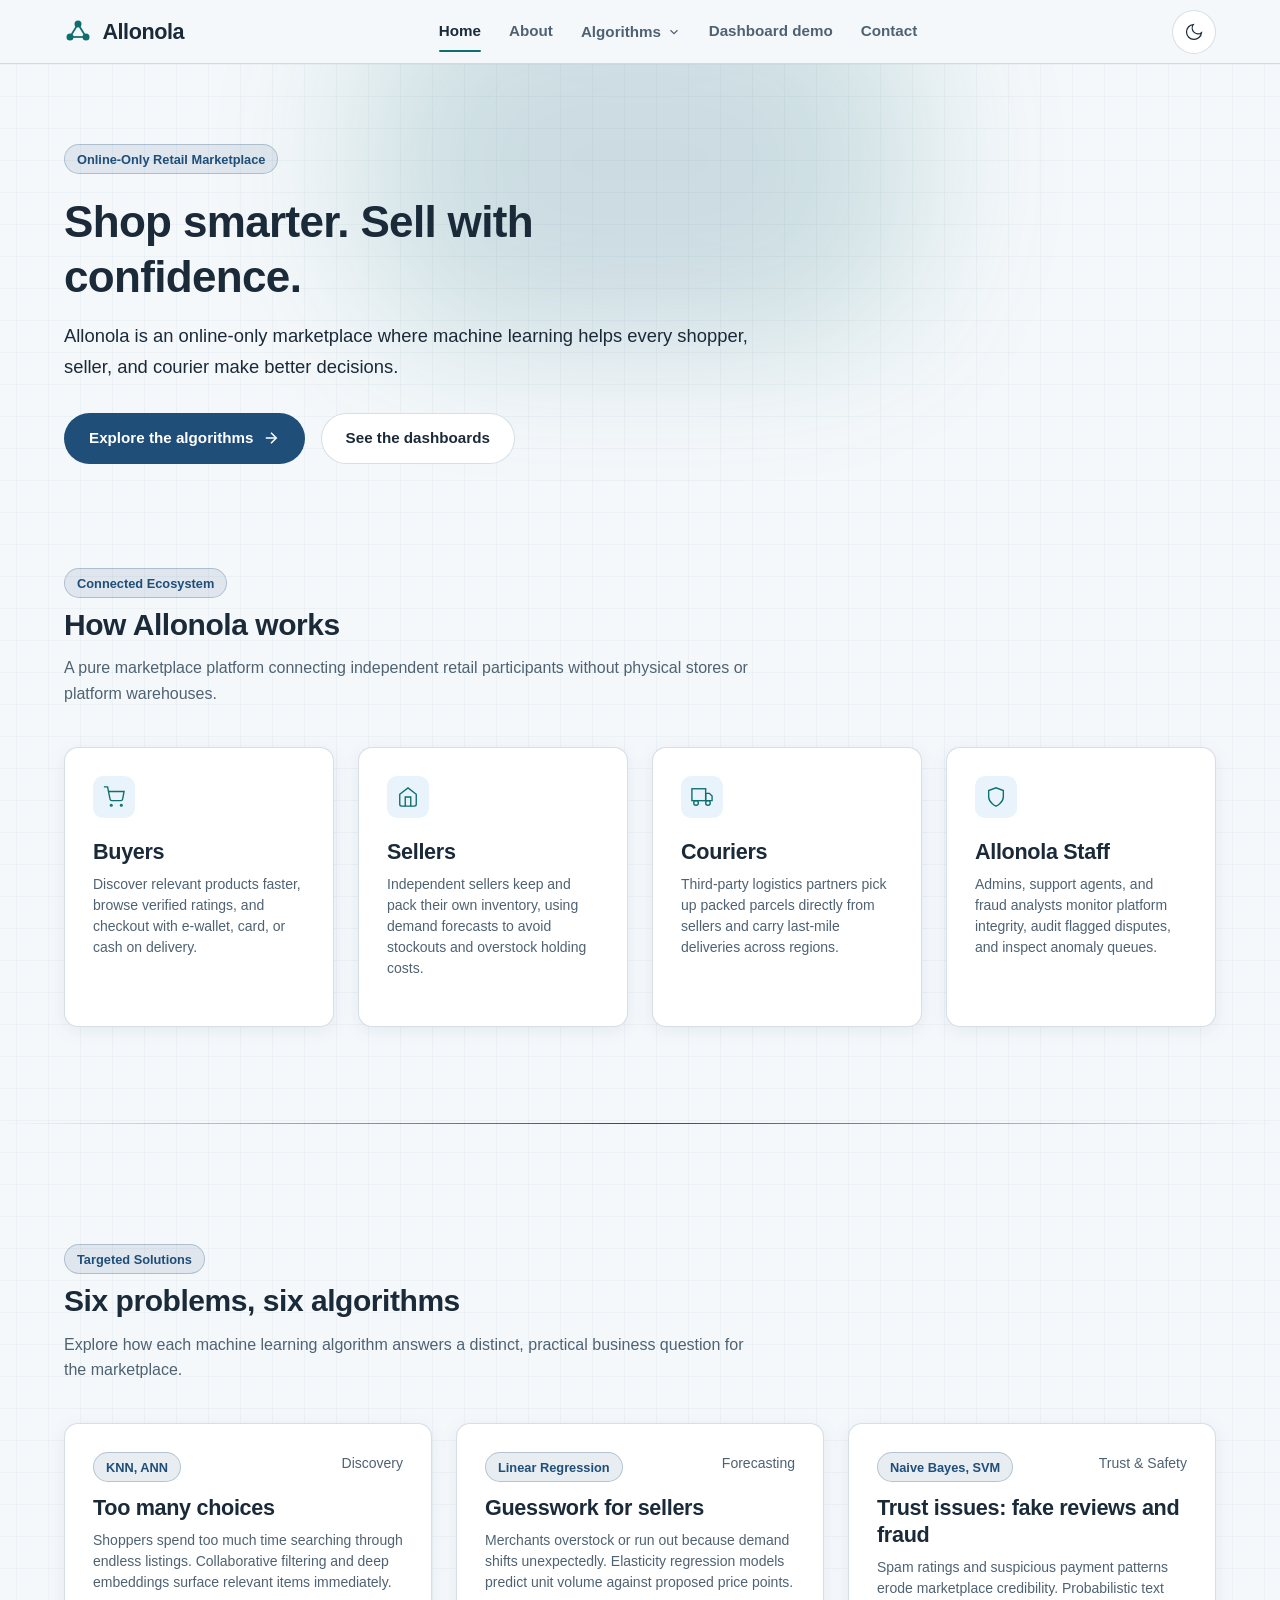
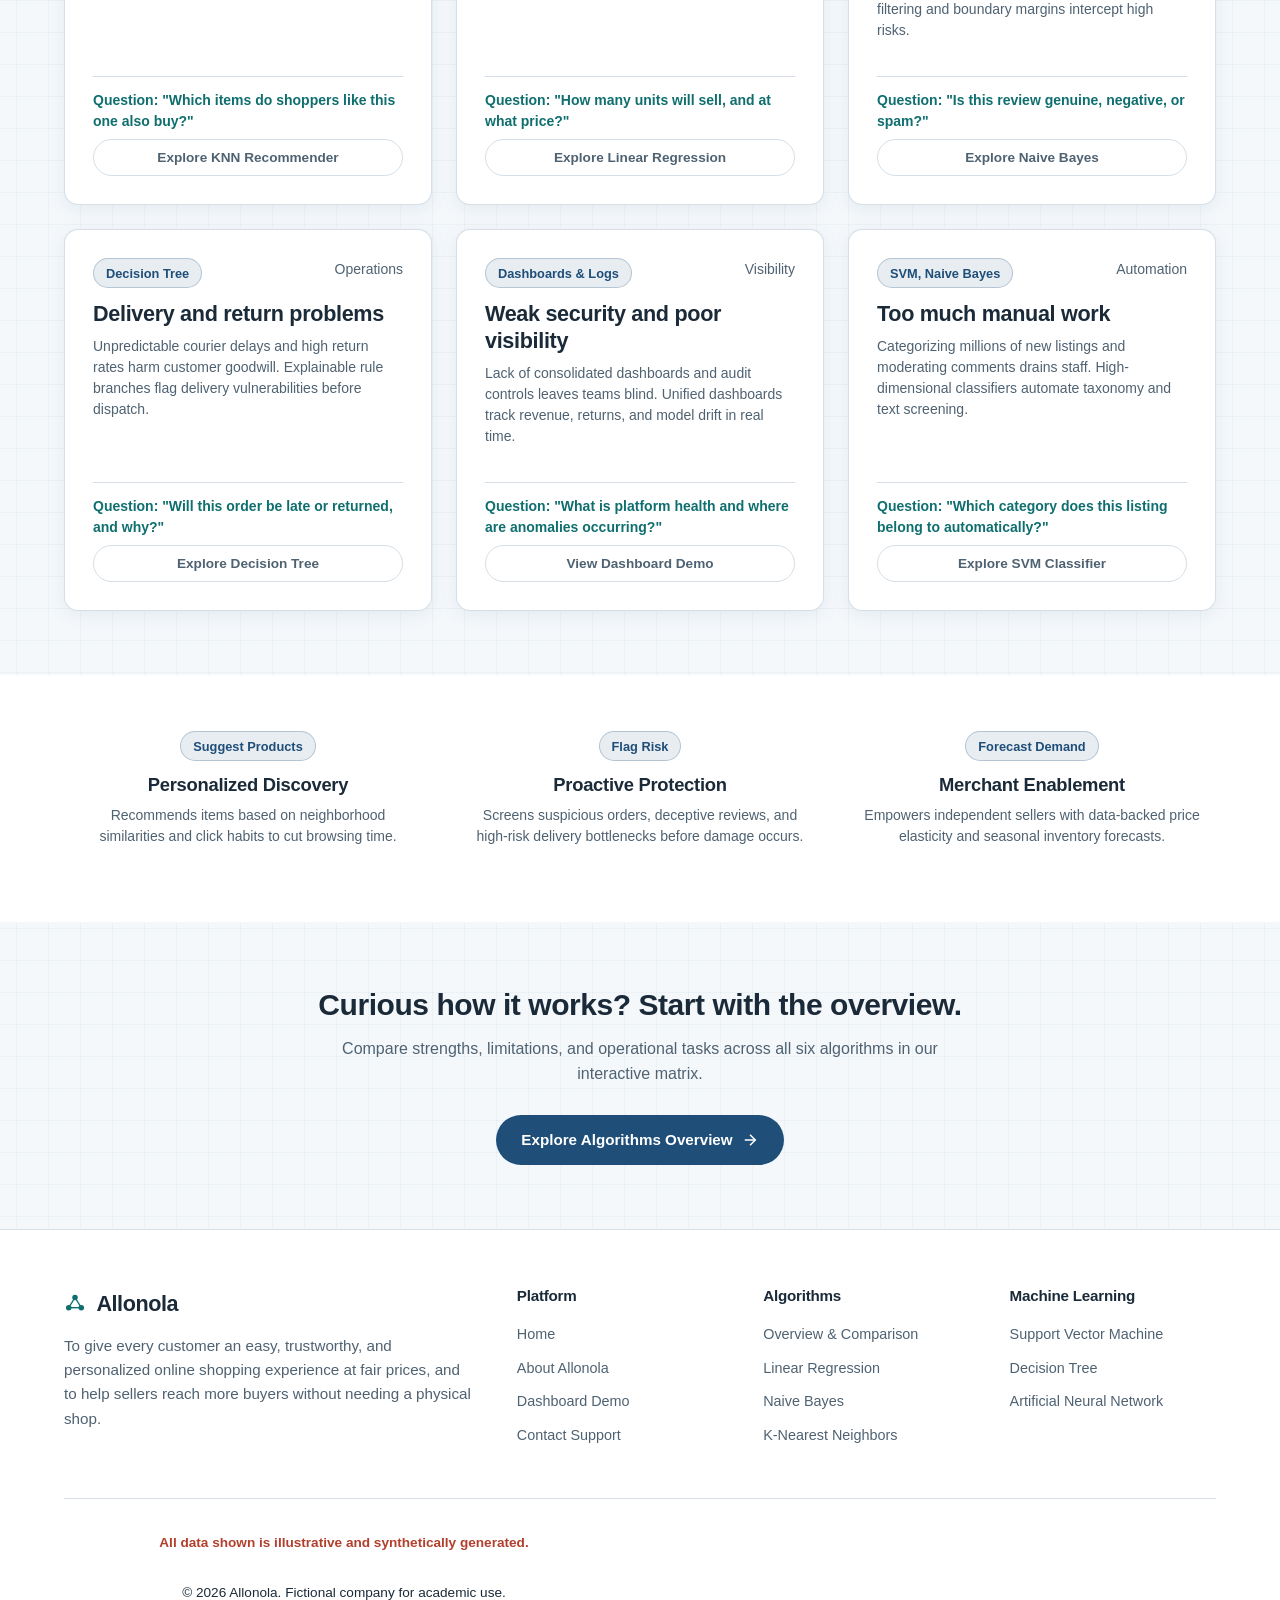
==== commit d30ed037: "Feat: Host fonts locally for full offline support" ====
--- a/index.html
+++ b/index.html
@@ -5,9 +5,7 @@
   <meta name="viewport" content="width=device-width, initial-scale=1.0">
   <title>Home | Allonola</title>
   <meta name="description" content="Allonola is an online-only retail marketplace powered by machine learning to connect buyers, independent sellers, and delivery couriers.">
-  <link rel="preconnect" href="https://fonts.googleapis.com">
-  <link rel="preconnect" href="https://fonts.gstatic.com" crossorigin>
-  <link href="https://fonts.googleapis.com/css2?family=Montserrat:wght@600;700&family=Open+Sans:wght@400;600&display=swap" rel="stylesheet">
+  <link rel="stylesheet" href="css/fonts.css">
   <link rel="stylesheet" href="css/base.css">
   <link rel="stylesheet" href="css/layout.css">
   <link rel="stylesheet" href="css/components.css">
--- a/css/fonts.css
+++ b/css/fonts.css
@@ -0,0 +1,30 @@
+@font-face {
+  font-family: 'Montserrat';
+  font-style: normal;
+  font-weight: 600;
+  src: url('../assets/fonts/montserrat-600.woff2') format('woff2');
+}
+@font-face {
+  font-family: 'Montserrat';
+  font-style: normal;
+  font-weight: 700;
+  src: url('../assets/fonts/montserrat-700.woff2') format('woff2');
+}
+@font-face {
+  font-family: 'Open Sans';
+  font-style: normal;
+  font-weight: 400;
+  src: url('../assets/fonts/opensans-400.woff2') format('woff2');
+}
+@font-face {
+  font-family: 'Open Sans';
+  font-style: normal;
+  font-weight: 600;
+  src: url('../assets/fonts/opensans-600.woff2') format('woff2');
+}
+@font-face {
+  font-family: 'Open Sans';
+  font-style: normal;
+  font-weight: 700;
+  src: url('../assets/fonts/opensans-700.woff2') format('woff2');
+}
--- a/css/base.css
+++ b/css/base.css
@@ -47,7 +47,7 @@
   --text-muted: #4F6272;
   --primary: #1F4E79;
   --teal: #0F6E6E;
-  --coral: #F26B5B;
+  --coral: #B23F2C; /* darkened from #F26B5B for WCAG AA contrast on light backgrounds */
   --success: #0F6E6E;
   --warning: #D97706;
   --shadow: 0 4px 18px rgba(31, 78, 121, 0.08);
--- a/css/layout.css
+++ b/css/layout.css
@@ -219,10 +219,11 @@
   gap: 1.5rem;
   overflow-y: auto;
   box-shadow: var(--shadow);
-  transition: right 300ms ease;
+  display: none; /* removed from layout when closed so it cannot create sideways scrolling */
 }
 
 .nav-drawer--open {
+  display: flex;
   right: 0;
 }
 
--- a/css/components.css
+++ b/css/components.css
@@ -456,3 +456,37 @@
 .tab-panel[hidden] {
   display: none;
 }
+
+/* Scrollable wrapper for wide tables (added by js/app.js) */
+.table-scroll {
+  width: 100%;
+  max-width: 100%;
+  overflow-x: auto;
+  -webkit-overflow-scrolling: touch;
+}
+
+.table-scroll:focus-visible {
+  outline: 2px solid var(--teal);
+  outline-offset: 2px;
+}
+
+/* Let grid and flex children shrink below their content width on small screens */
+.card,
+.chart-card,
+.demo-container,
+.demo-controls,
+.demo-layout > * {
+  min-width: 0;
+}
+
+/* Keep chart canvases inside their wrapper even before Chart.js sizes them */
+.chart-wrapper {
+  position: relative;
+  width: 100%;
+  max-width: 100%;
+}
+
+.chart-wrapper canvas {
+  display: block;
+  max-width: 100%;
+}
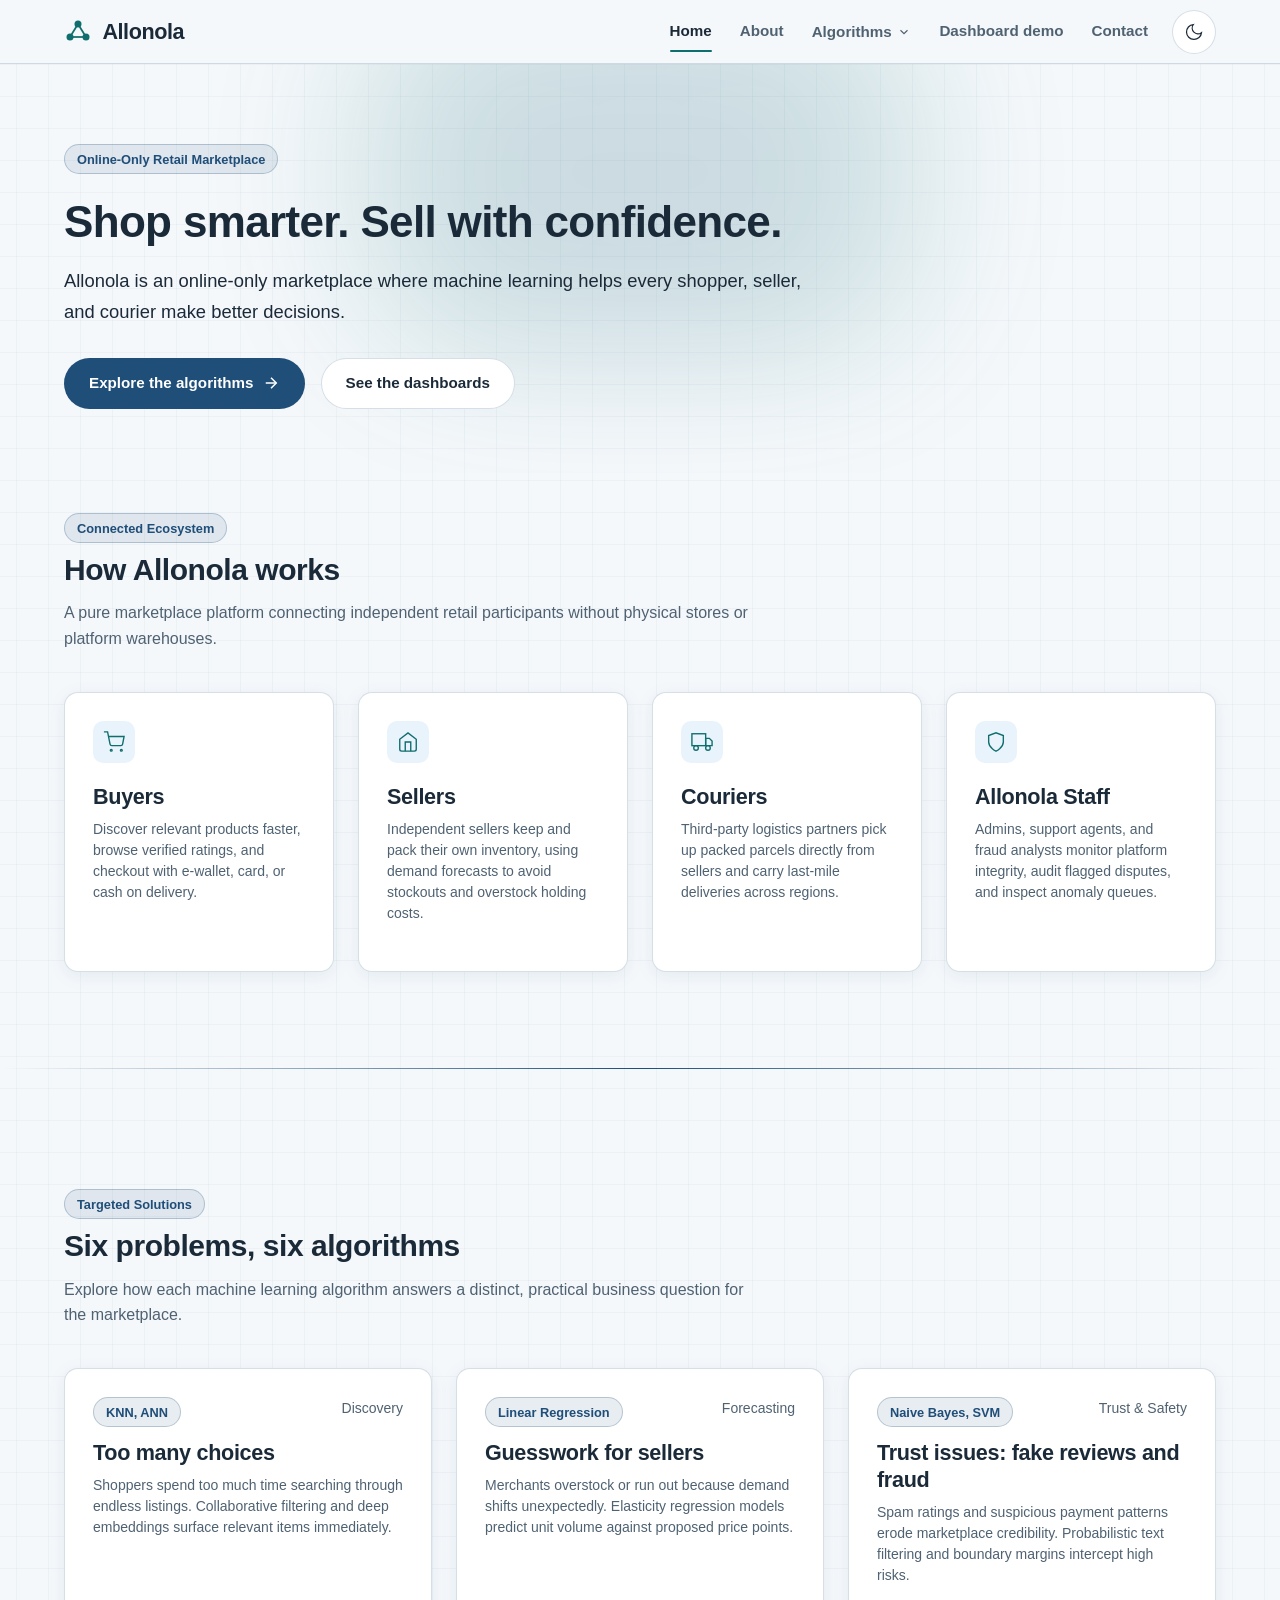
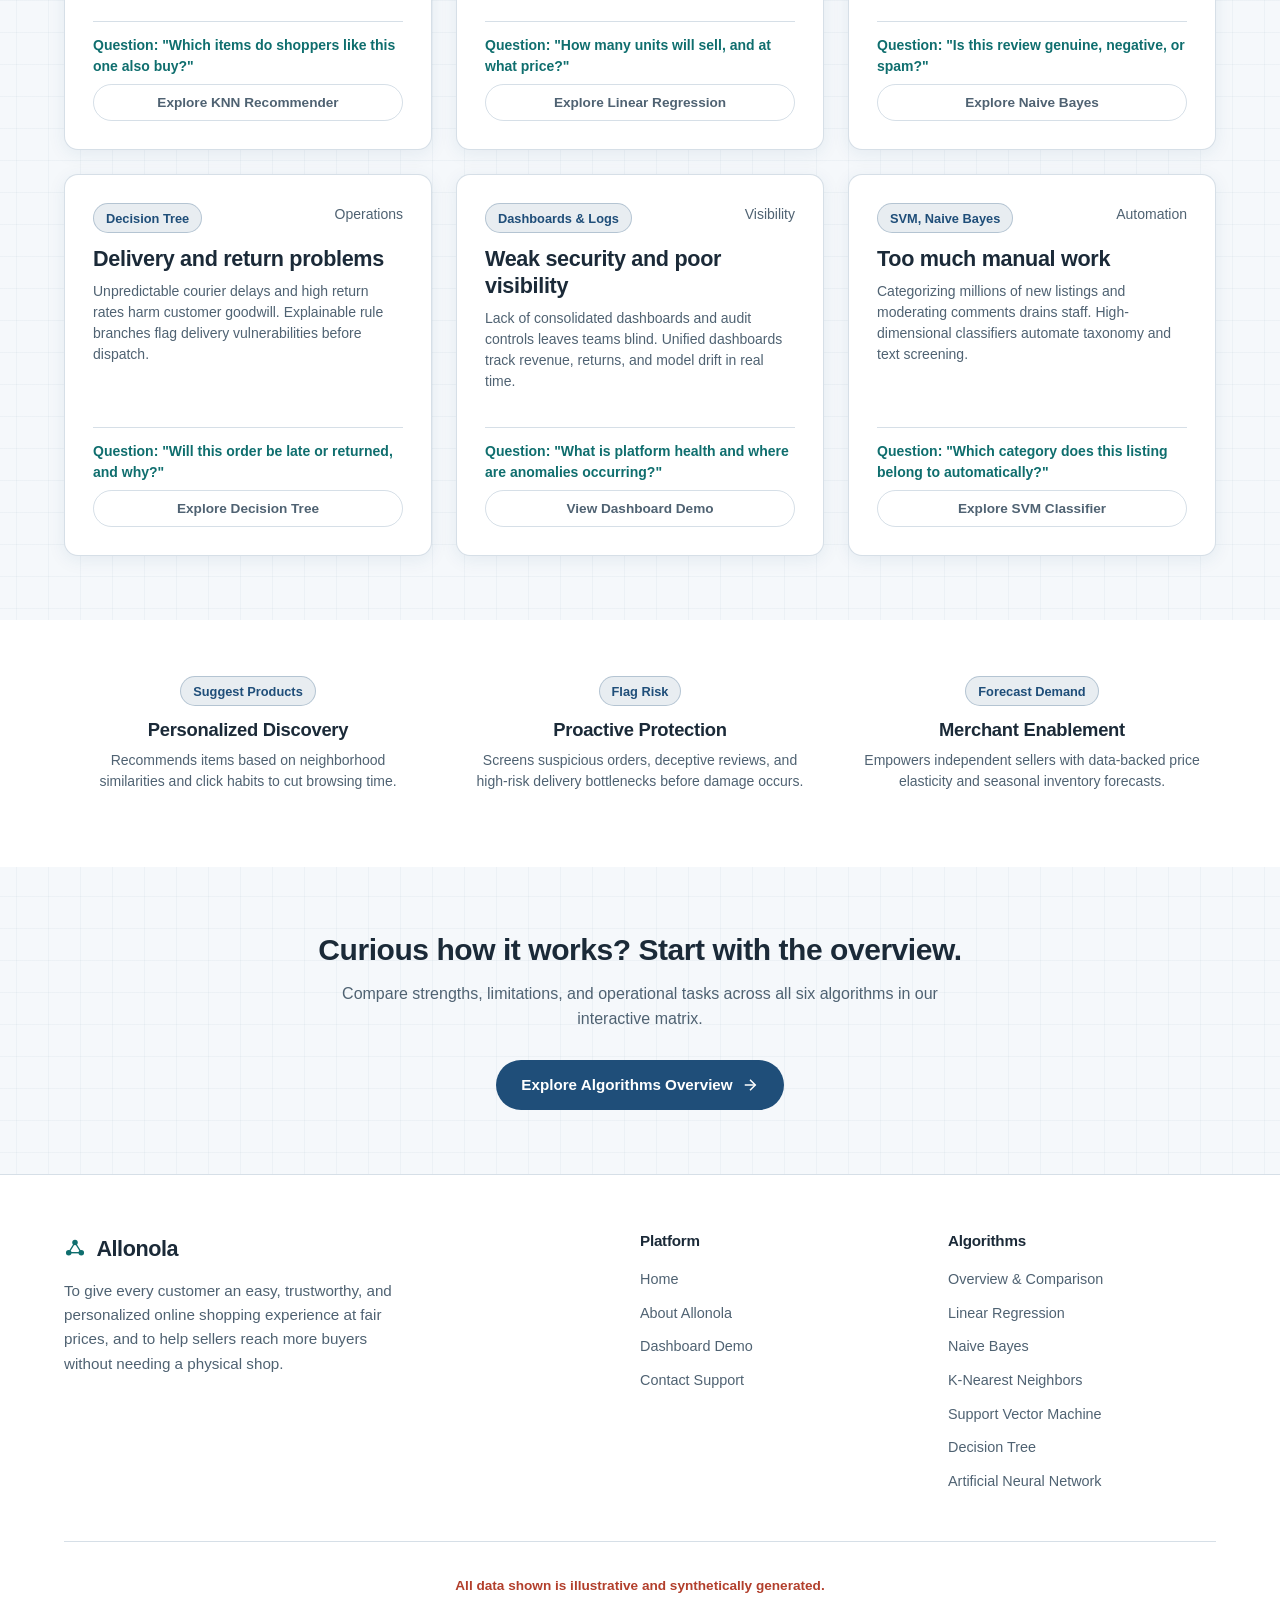
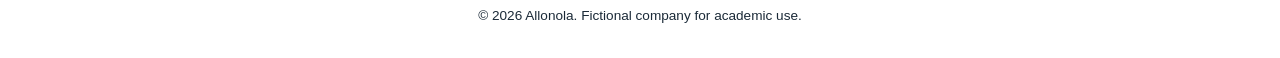
==== commit 03534ddc: "first commit" ====
--- a/index.html
+++ b/index.html
@@ -365,19 +365,19 @@
     <!-- d) How Allonola uses ML strip -->
     <section class="section section--compact reveal-on-scroll" style="background: var(--surface);">
       <div class="container">
-        <div class="grid-3" style="text-align: center;">
+        <div class="grid-3 text-center">
           <div style="padding: 1rem;">
-            <div class="pill pill--teal" style="margin: 0 auto 0.75rem;">Suggest Products</div>
+            <div class="pill pill--teal mx-auto" style="margin-bottom: 0.75rem;">Suggest Products</div>
             <h3 style="font-size: 1.15rem; margin-bottom: 0.5rem;">Personalized Discovery</h3>
             <p class="text-small text-muted">Recommends items based on neighborhood similarities and click habits to cut browsing time.</p>
           </div>
           <div style="padding: 1rem;">
-            <div class="pill pill--coral" style="margin: 0 auto 0.75rem;">Flag Risk</div>
+            <div class="pill pill--coral mx-auto" style="margin-bottom: 0.75rem;">Flag Risk</div>
             <h3 style="font-size: 1.15rem; margin-bottom: 0.5rem;">Proactive Protection</h3>
             <p class="text-small text-muted">Screens suspicious orders, deceptive reviews, and high-risk delivery bottlenecks before damage occurs.</p>
           </div>
           <div style="padding: 1rem;">
-            <div class="pill" style="margin: 0 auto 0.75rem;">Forecast Demand</div>
+            <div class="pill mx-auto" style="margin-bottom: 0.75rem;">Forecast Demand</div>
             <h3 style="font-size: 1.15rem; margin-bottom: 0.5rem;">Merchant Enablement</h3>
             <p class="text-small text-muted">Empowers independent sellers with data-backed price elasticity and seasonal inventory forecasts.</p>
           </div>
@@ -386,10 +386,10 @@
     </section>
 
     <!-- e) CTA Band -->
-    <section class="section reveal-on-scroll" style="text-align: center;">
-      <div class="container content-reading" style="margin: 0 auto;">
+    <section class="section reveal-on-scroll text-center">
+      <div class="container content-reading--narrow">
         <h2>Curious how it works? Start with the overview.</h2>
-        <p class="text-muted" style="margin: 0 auto 1.75rem;">
+        <p class="text-muted mx-auto" style="margin-bottom: 1.75rem;">
           Compare strengths, limitations, and operational tasks across all six algorithms in our interactive matrix.
         </p>
         <a href="algorithms.html" class="btn btn--primary">
@@ -437,16 +437,10 @@
         <div class="footer-col">
           <h4>Algorithms</h4>
           <ul class="footer-links">
-            <li><a href="algorithms.html" class="footer-link">Overview & Comparison</a></li>
+            <li><a href="algorithms.html" class="footer-link">Overview &amp; Comparison</a></li>
             <li><a href="algo-linear-regression.html" class="footer-link">Linear Regression</a></li>
             <li><a href="algo-naive-bayes.html" class="footer-link">Naive Bayes</a></li>
             <li><a href="algo-knn.html" class="footer-link">K-Nearest Neighbors</a></li>
-          </ul>
-        </div>
-
-        <div class="footer-col">
-          <h4>Machine Learning</h4>
-          <ul class="footer-links">
             <li><a href="algo-svm.html" class="footer-link">Support Vector Machine</a></li>
             <li><a href="algo-decision-tree.html" class="footer-link">Decision Tree</a></li>
             <li><a href="algo-ann.html" class="footer-link">Artificial Neural Network</a></li>
--- a/css/base.css
+++ b/css/base.css
@@ -119,6 +119,13 @@
   max-width: var(--content-reading-width);
 }
 
+/* Centered blocks: keep the reading measure but centre the box itself,
+   otherwise centred text sits off-centre inside a left-anchored 70ch box. */
+.text-center { text-align: center; }
+.text-center p,
+.text-center .lead,
+.mx-auto { margin-left: auto; margin-right: auto; }
+
 p.lead {
   font-size: 1.15rem;
   color: var(--text);
--- a/css/layout.css
+++ b/css/layout.css
@@ -13,8 +13,24 @@
   padding-right: 1.5rem;
 }
 
+/* The block spans the container (so cards/tables below line up with it);
+   only running text keeps the comfortable reading measure. */
 .content-reading {
+  max-width: none;
+}
+
+.content-reading > p,
+.content-reading > ul,
+.content-reading > ol,
+.content-reading .lead {
   max-width: var(--content-reading-width);
+}
+
+.container.content-reading--narrow,
+.content-reading--narrow {
+  max-width: var(--content-reading-width);
+  margin-left: auto;
+  margin-right: auto;
 }
 
 /* Header */
@@ -69,6 +85,8 @@
   display: flex;
   align-items: center;
   gap: 1.75rem;
+  margin-left: auto;   /* sit next to the action buttons instead of floating mid-header */
+  margin-right: 1.5rem;
 }
 
 .nav-link {
@@ -320,7 +338,7 @@
 }
 
 .breadcrumb-separator {
-  color: var(--border);
+  color: var(--text-muted);
 }
 
 .breadcrumb-item--current {
@@ -407,6 +425,11 @@
   padding: 2.5rem 0;
 }
 
+/* Hero block that is directly followed by another section (avoids a double gap) */
+.section--tight-bottom {
+  padding-bottom: 1rem;
+}
+
 .section-header {
   margin-bottom: 2.5rem;
 }
@@ -441,13 +464,14 @@
 
 .footer-top {
   display: grid;
-  grid-template-columns: 2fr 1fr 1fr 1fr;
+  grid-template-columns: 2fr 1fr 1fr;
   gap: 2.5rem;
   margin-bottom: 3rem;
 }
 
 .footer-brand p {
   margin-top: 0.75rem;
+  max-width: 38ch;
   color: var(--text-muted);
   font-size: 0.95rem;
 }
@@ -466,6 +490,7 @@
   gap: 0.5rem;
 }
 
+.footer-links a,
 .footer-link {
   color: var(--text-muted);
   text-decoration: none;
@@ -473,6 +498,7 @@
   transition: color var(--transition-speed) ease;
 }
 
+.footer-links a:hover,
 .footer-link:hover {
   color: var(--primary);
 }
@@ -482,9 +508,15 @@
   border-top: 1px solid var(--border);
   display: flex;
   flex-direction: column;
+  align-items: center;
   gap: 0.5rem;
   font-size: 0.85rem;
   text-align: center;
+}
+
+.footer-bottom p {
+  max-width: none;
+  margin: 0;
 }
 
 .disclaimer-badge {
@@ -528,3 +560,9 @@
     padding: 2.5rem 0;
   }
 }
+
+/* Eyebrow pill above a page/section heading */
+.section-header > .pill,
+.algo-header > .pill {
+  margin-bottom: 0.75rem;
+}
--- a/css/components.css
+++ b/css/components.css
@@ -304,8 +304,10 @@
 
 .chart-figcaption {
   margin-top: 0.75rem;
-  text-align: right;
-  font-style: italic;
+  text-align: left;
+  font-size: 0.8rem;
+  line-height: 1.5;
+  color: var(--text-muted);
 }
 
 .chart-table-controls {
@@ -490,3 +492,78 @@
   display: block;
   max-width: 100%;
 }
+
+
+/* ---- Alignment fixes (revision) ---------------------------------------- */
+
+/* Large containers that reuse .card should not lift/glow on hover */
+.card.demo-container:hover,
+.card.chart-card:hover {
+  transform: none;
+  border-color: var(--border);
+  box-shadow: var(--shadow);
+}
+
+/* Pills inside tables stay on one line so they do not turn into odd ovals */
+.data-table .pill {
+  white-space: nowrap;
+}
+
+/* Filter / range button group (was defined inline on one page only) */
+.filter-btn-group {
+  display: flex;
+  flex-wrap: wrap;
+  gap: 0.5rem;
+  margin: 1.5rem 0 2rem;
+}
+
+/* Rows of buttons and plain output panels used by the demos */
+.action-row {
+  display: flex;
+  flex-wrap: wrap;
+  align-items: center;
+  gap: 0.75rem;
+}
+
+.output-box {
+  background: var(--surface-solid);
+  border: 1px solid var(--border);
+  border-radius: var(--radius-input);
+  padding: 1rem 1.25rem;
+  min-height: 3.5rem;
+}
+
+/* Equal-height cards in a grid with the call-to-action pinned to the bottom */
+.grid-2 > .card,
+.grid-3 > .card,
+.grid-4 > .card {
+  height: 100%;
+}
+
+/* Table captions line up with the table's own padding */
+.table-responsive-wrapper > .table-scroll {
+  margin: 0;
+}
+
+.table-responsive-wrapper .data-table caption {
+  text-align: left;
+}
+
+/* Dashboard time-range selector: label and buttons wrap together on phones */
+.time-range-bar {
+  display: flex;
+  align-items: center;
+  flex-wrap: wrap;
+  gap: 0.5rem;
+}
+
+.time-range-bar .filter-btn-group {
+  margin: 0;
+}
+
+@media (max-width: 600px) {
+  .time-range-bar {
+    flex-direction: column;
+    align-items: flex-start;
+  }
+}
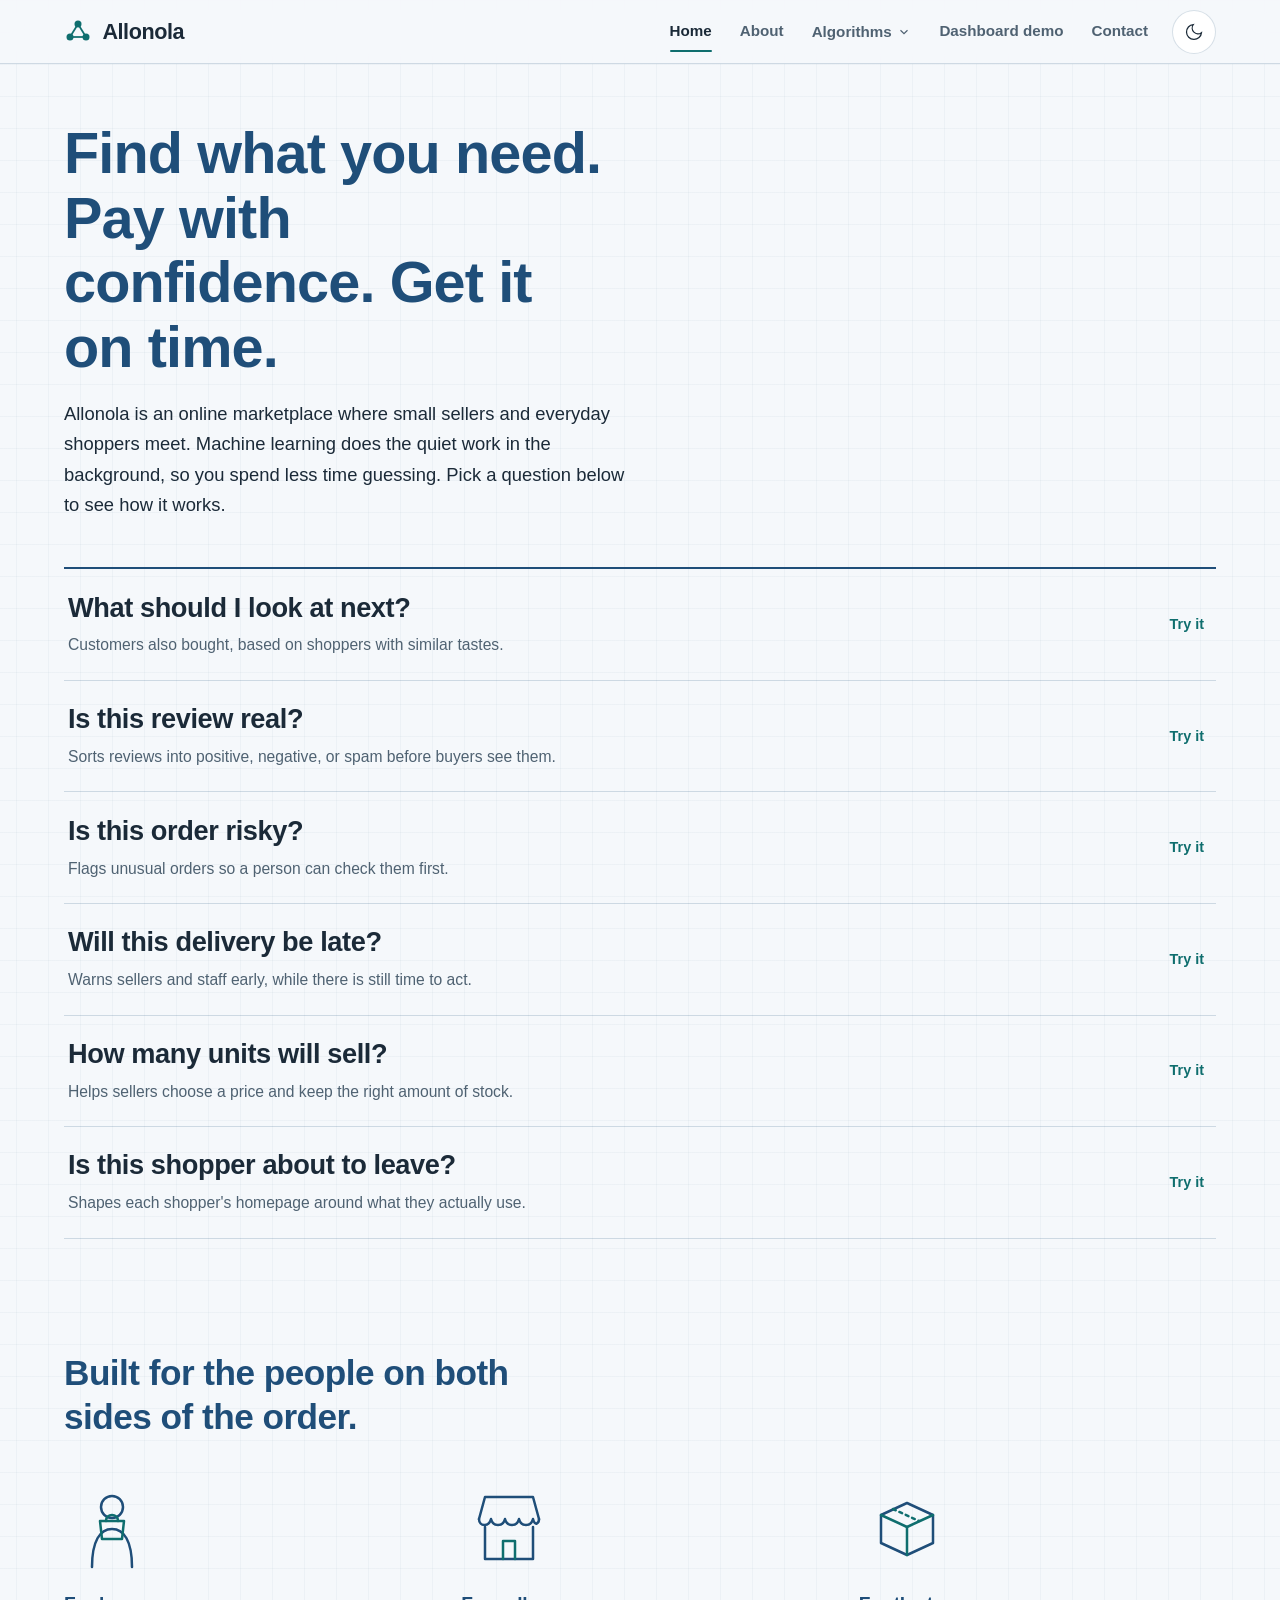
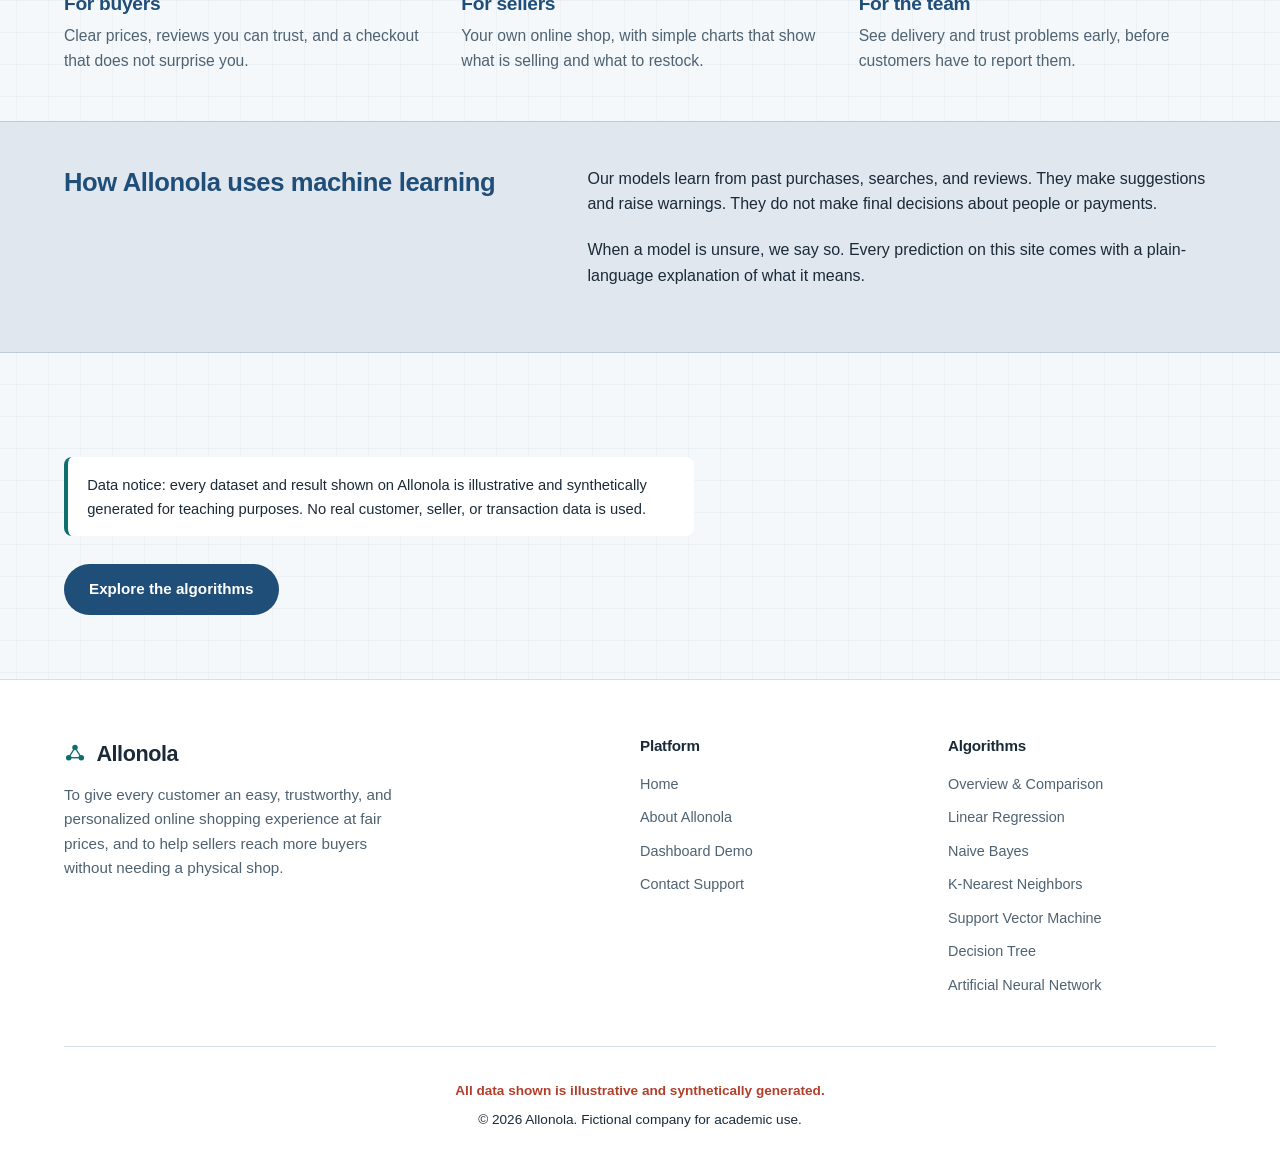
==== commit 8a35e555: "Applied six questions homepage and plain language guides" ====
--- a/index.html
+++ b/index.html
@@ -9,6 +9,7 @@
   <link rel="stylesheet" href="css/base.css">
   <link rel="stylesheet" href="css/layout.css">
   <link rel="stylesheet" href="css/components.css">
+  <link rel="stylesheet" href="css/home.css">
 </head>
 <body data-page="home">
   <!-- Accessible Skip Link -->
@@ -148,257 +149,118 @@
 
   <!-- Main Content -->
   <main id="main-content">
-    <!-- a) Hero Section -->
-    <section class="hero">
-      <div class="hero-glow-bg"></div>
+    <!-- Hero: the six ML features as plain questions -->
+    <section class="home-hero">
       <div class="container">
-        <div class="content-reading">
-          <div class="pill pill--teal" style="margin-bottom: 1.25rem;">Online-Only Retail Marketplace</div>
-          <h1>Shop smarter. Sell with confidence.</h1>
-          <p class="lead">
-            Allonola is an online-only marketplace where machine learning helps every shopper, seller, and courier make better decisions.
+        <h1>Find what you need. Pay with confidence. Get it on time.</h1>
+        <p class="lead">
+          Allonola is an online marketplace where small sellers and everyday shoppers meet.
+          Machine learning does the quiet work in the background, so you spend less time guessing.
+          Pick a question below to see how it works.
+        </p>
+
+        <div class="home-questions" role="list">
+          <a class="home-question" role="listitem" href="algo-knn.html">
+            <h3>What should I look at next?</h3>
+            <p>Customers also bought, based on shoppers with similar tastes.</p>
+            <span class="home-try">Try it</span>
+          </a>
+          <a class="home-question" role="listitem" href="algo-naive-bayes.html">
+            <h3>Is this review real?</h3>
+            <p>Sorts reviews into positive, negative, or spam before buyers see them.</p>
+            <span class="home-try">Try it</span>
+          </a>
+          <a class="home-question" role="listitem" href="algo-svm.html">
+            <h3>Is this order risky?</h3>
+            <p>Flags unusual orders so a person can check them first.</p>
+            <span class="home-try">Try it</span>
+          </a>
+          <a class="home-question" role="listitem" href="algo-decision-tree.html">
+            <h3>Will this delivery be late?</h3>
+            <p>Warns sellers and staff early, while there is still time to act.</p>
+            <span class="home-try">Try it</span>
+          </a>
+          <a class="home-question" role="listitem" href="algo-linear-regression.html">
+            <h3>How many units will sell?</h3>
+            <p>Helps sellers choose a price and keep the right amount of stock.</p>
+            <span class="home-try">Try it</span>
+          </a>
+          <a class="home-question" role="listitem" href="algo-ann.html">
+            <h3>Is this shopper about to leave?</h3>
+            <p>Shapes each shopper's homepage around what they actually use.</p>
+            <span class="home-try">Try it</span>
+          </a>
+        </div>
+      </div>
+    </section>
+
+    <!-- Roles -->
+    <section class="home-roles">
+      <div class="container">
+        <h2>Built for the people on both sides of the order.</h2>
+        <div class="home-roles-grid">
+          <article class="home-role">
+            <svg viewBox="0 0 96 96" fill="none" stroke="currentColor" stroke-width="2.5" stroke-linecap="round" stroke-linejoin="round" aria-hidden="true">
+              <circle cx="48" cy="28" r="11"/>
+              <path d="M28 88 C28 62 36 50 48 50 C60 50 68 62 68 88"/>
+              <path class="accent" d="M36 42 L60 42 L58 60 L38 60 Z"/>
+              <path class="accent" d="M42 42 C42 34 54 34 54 42"/>
+            </svg>
+            <h3>For buyers</h3>
+            <p>Clear prices, reviews you can trust, and a checkout that does not surprise you.</p>
+          </article>
+
+          <article class="home-role">
+            <svg viewBox="0 0 96 96" fill="none" stroke="currentColor" stroke-width="2.5" stroke-linecap="round" stroke-linejoin="round" aria-hidden="true">
+              <path d="M18 40 L24 18 L72 18 L78 40"/>
+              <path d="M18 40 C18 48 28 48 30 40 C32 48 42 48 44 40 C46 48 56 48 58 40 C60 48 70 48 72 40 C74 48 78 44 78 40"/>
+              <path d="M24 48 L24 80 L72 80 L72 48"/>
+              <path class="accent" d="M42 80 L42 62 L54 62 L54 80"/>
+            </svg>
+            <h3>For sellers</h3>
+            <p>Your own online shop, with simple charts that show what is selling and what to restock.</p>
+          </article>
+
+          <article class="home-role">
+            <svg viewBox="0 0 96 96" fill="none" stroke="currentColor" stroke-width="2.5" stroke-linecap="round" stroke-linejoin="round" aria-hidden="true">
+              <path d="M22 36 L48 24 L74 36 L74 64 L48 76 L22 64 Z"/>
+              <path class="accent" d="M22 36 L48 48 L74 36"/>
+              <path class="accent" d="M48 48 L48 76"/>
+              <path class="accent" d="M34 30 L60 42" stroke-dasharray="3 4"/>
+            </svg>
+            <h3>For the team</h3>
+            <p>See delivery and trust problems early, before customers have to report them.</p>
+          </article>
+        </div>
+      </div>
+    </section>
+
+    <!-- How ML is used, with the responsible-use promise -->
+    <section class="home-strip" aria-labelledby="home-how">
+      <div class="container">
+        <h2 id="home-how">How Allonola uses machine learning</h2>
+        <div>
+          <p>
+            Our models learn from past purchases, searches, and reviews. They make suggestions
+            and raise warnings. They do not make final decisions about people or payments.
           </p>
-          <div class="hero-actions">
-            <a href="algorithms.html" class="btn btn--primary">
-              <span>Explore the algorithms</span>
-              <svg width="18" height="18" viewBox="0 0 24 24" fill="none" stroke="currentColor" stroke-width="2" aria-hidden="true">
-                <line x1="5" y1="12" x2="19" y2="12"></line>
-                <polyline points="12 5 19 12 12 19"></polyline>
-              </svg>
-            </a>
-            <a href="dashboard.html" class="btn btn--secondary">See the dashboards</a>
-          </div>
+          <p>
+            When a model is unsure, we say so. Every prediction on this site comes with a
+            plain-language explanation of what it means.
+          </p>
         </div>
       </div>
     </section>
 
-    <!-- b) How Allonola Works -->
-    <section class="section section--compact reveal-on-scroll">
+    <section class="section">
       <div class="container">
-        <div class="section-header">
-          <div class="pill" style="margin-bottom: 0.5rem;">Connected Ecosystem</div>
-          <h2>How Allonola works</h2>
-          <p class="text-muted">A pure marketplace platform connecting independent retail participants without physical stores or platform warehouses.</p>
-        </div>
-
-        <div class="grid-4">
-          <div class="card">
-            <div class="card-icon">
-              <svg width="22" height="22" viewBox="0 0 24 24" fill="none" stroke="currentColor" stroke-width="1.5" aria-hidden="true">
-                <circle cx="9" cy="21" r="1"></circle>
-                <circle cx="20" cy="21" r="1"></circle>
-                <path d="M1 1h4l2.68 13.39a2 2 0 0 0 2 1.61h9.72a2 2 0 0 0 2-1.61L23 6H6"></path>
-              </svg>
-            </div>
-            <h3 class="card-title">Buyers</h3>
-            <p class="text-small text-muted">
-              Discover relevant products faster, browse verified ratings, and checkout with e-wallet, card, or cash on delivery.
-            </p>
-          </div>
-
-          <div class="card">
-            <div class="card-icon">
-              <svg width="22" height="22" viewBox="0 0 24 24" fill="none" stroke="currentColor" stroke-width="1.5" aria-hidden="true">
-                <path d="M3 9l9-7 9 7v11a2 2 0 0 1-2 2H5a2 2 0 0 1-2-2z"></path>
-                <polyline points="9 22 9 12 15 12 15 22"></polyline>
-              </svg>
-            </div>
-            <h3 class="card-title">Sellers</h3>
-            <p class="text-small text-muted">
-              Independent sellers keep and pack their own inventory, using demand forecasts to avoid stockouts and overstock holding costs.
-            </p>
-          </div>
-
-          <div class="card">
-            <div class="card-icon">
-              <svg width="22" height="22" viewBox="0 0 24 24" fill="none" stroke="currentColor" stroke-width="1.5" aria-hidden="true">
-                <rect x="1" y="3" width="15" height="13"></rect>
-                <polygon points="16 8 20 8 23 11 23 16 16 16 16 8"></polygon>
-                <circle cx="5.5" cy="18.5" r="2.5"></circle>
-                <circle cx="18.5" cy="18.5" r="2.5"></circle>
-              </svg>
-            </div>
-            <h3 class="card-title">Couriers</h3>
-            <p class="text-small text-muted">
-              Third-party logistics partners pick up packed parcels directly from sellers and carry last-mile deliveries across regions.
-            </p>
-          </div>
-
-          <div class="card">
-            <div class="card-icon">
-              <svg width="22" height="22" viewBox="0 0 24 24" fill="none" stroke="currentColor" stroke-width="1.5" aria-hidden="true">
-                <path d="M12 22s8-4 8-10V5l-8-3-8 3v7c0 6 8 10 8 10z"></path>
-              </svg>
-            </div>
-            <h3 class="card-title">Allonola Staff</h3>
-            <p class="text-small text-muted">
-              Admins, support agents, and fraud analysts monitor platform integrity, audit flagged disputes, and inspect anomaly queues.
-            </p>
-          </div>
-        </div>
-      </div>
-    </section>
-
-    <hr class="section-divider">
-
-    <!-- c) Six Problems, Six Algorithms Grid -->
-    <section class="section reveal-on-scroll">
-      <div class="container">
-        <div class="section-header">
-          <div class="pill" style="margin-bottom: 0.5rem;">Targeted Solutions</div>
-          <h2>Six problems, six algorithms</h2>
-          <p class="text-muted">Explore how each machine learning algorithm answers a distinct, practical business question for the marketplace.</p>
-        </div>
-
-        <div class="grid-3">
-          <!-- Problem 1 -->
-          <article class="card card--interactive">
-            <div style="display: flex; justify-content: space-between; align-items: flex-start; margin-bottom: 0.75rem;">
-              <span class="pill pill--teal">KNN, ANN</span>
-              <span class="text-muted text-small">Discovery</span>
-            </div>
-            <h3 class="card-title">Too many choices</h3>
-            <p class="text-small text-muted" style="flex-grow: 1;">
-              Shoppers spend too much time searching through endless listings. Collaborative filtering and deep embeddings surface relevant items immediately.
-            </p>
-            <div style="margin-top: 1rem; padding-top: 0.75rem; border-top: 1px solid var(--border);">
-              <span class="text-small" style="color: var(--teal); font-weight: 600; display: block; margin-bottom: 0.5rem;">
-                Question: "Which items do shoppers like this one also buy?"
-              </span>
-              <a href="algo-knn.html" class="btn btn--subtle btn--small" style="width: 100%;">Explore KNN Recommender</a>
-            </div>
-          </article>
-
-          <!-- Problem 2 -->
-          <article class="card card--interactive">
-            <div style="display: flex; justify-content: space-between; align-items: flex-start; margin-bottom: 0.75rem;">
-              <span class="pill">Linear Regression</span>
-              <span class="text-muted text-small">Forecasting</span>
-            </div>
-            <h3 class="card-title">Guesswork for sellers</h3>
-            <p class="text-small text-muted" style="flex-grow: 1;">
-              Merchants overstock or run out because demand shifts unexpectedly. Elasticity regression models predict unit volume against proposed price points.
-            </p>
-            <div style="margin-top: 1rem; padding-top: 0.75rem; border-top: 1px solid var(--border);">
-              <span class="text-small" style="color: var(--teal); font-weight: 600; display: block; margin-bottom: 0.5rem;">
-                Question: "How many units will sell, and at what price?"
-              </span>
-              <a href="algo-linear-regression.html" class="btn btn--subtle btn--small" style="width: 100%;">Explore Linear Regression</a>
-            </div>
-          </article>
-
-          <!-- Problem 3 -->
-          <article class="card card--interactive">
-            <div style="display: flex; justify-content: space-between; align-items: flex-start; margin-bottom: 0.75rem;">
-              <span class="pill pill--coral">Naive Bayes, SVM</span>
-              <span class="text-muted text-small">Trust & Safety</span>
-            </div>
-            <h3 class="card-title">Trust issues: fake reviews and fraud</h3>
-            <p class="text-small text-muted" style="flex-grow: 1;">
-              Spam ratings and suspicious payment patterns erode marketplace credibility. Probabilistic text filtering and boundary margins intercept high risks.
-            </p>
-            <div style="margin-top: 1rem; padding-top: 0.75rem; border-top: 1px solid var(--border);">
-              <span class="text-small" style="color: var(--teal); font-weight: 600; display: block; margin-bottom: 0.5rem;">
-                Question: "Is this review genuine, negative, or spam?"
-              </span>
-              <a href="algo-naive-bayes.html" class="btn btn--subtle btn--small" style="width: 100%;">Explore Naive Bayes</a>
-            </div>
-          </article>
-
-          <!-- Problem 4 -->
-          <article class="card card--interactive">
-            <div style="display: flex; justify-content: space-between; align-items: flex-start; margin-bottom: 0.75rem;">
-              <span class="pill">Decision Tree</span>
-              <span class="text-muted text-small">Operations</span>
-            </div>
-            <h3 class="card-title">Delivery and return problems</h3>
-            <p class="text-small text-muted" style="flex-grow: 1;">
-              Unpredictable courier delays and high return rates harm customer goodwill. Explainable rule branches flag delivery vulnerabilities before dispatch.
-            </p>
-            <div style="margin-top: 1rem; padding-top: 0.75rem; border-top: 1px solid var(--border);">
-              <span class="text-small" style="color: var(--teal); font-weight: 600; display: block; margin-bottom: 0.5rem;">
-                Question: "Will this order be late or returned, and why?"
-              </span>
-              <a href="algo-decision-tree.html" class="btn btn--subtle btn--small" style="width: 100%;">Explore Decision Tree</a>
-            </div>
-          </article>
-
-          <!-- Problem 5 -->
-          <article class="card card--interactive">
-            <div style="display: flex; justify-content: space-between; align-items: flex-start; margin-bottom: 0.75rem;">
-              <span class="pill">Dashboards & Logs</span>
-              <span class="text-muted text-small">Visibility</span>
-            </div>
-            <h3 class="card-title">Weak security and poor visibility</h3>
-            <p class="text-small text-muted" style="flex-grow: 1;">
-              Lack of consolidated dashboards and audit controls leaves teams blind. Unified dashboards track revenue, returns, and model drift in real time.
-            </p>
-            <div style="margin-top: 1rem; padding-top: 0.75rem; border-top: 1px solid var(--border);">
-              <span class="text-small" style="color: var(--teal); font-weight: 600; display: block; margin-bottom: 0.5rem;">
-                Question: "What is platform health and where are anomalies occurring?"
-              </span>
-              <a href="dashboard.html" class="btn btn--subtle btn--small" style="width: 100%;">View Dashboard Demo</a>
-            </div>
-          </article>
-
-          <!-- Problem 6 -->
-          <article class="card card--interactive">
-            <div style="display: flex; justify-content: space-between; align-items: flex-start; margin-bottom: 0.75rem;">
-              <span class="pill">SVM, Naive Bayes</span>
-              <span class="text-muted text-small">Automation</span>
-            </div>
-            <h3 class="card-title">Too much manual work</h3>
-            <p class="text-small text-muted" style="flex-grow: 1;">
-              Categorizing millions of new listings and moderating comments drains staff. High-dimensional classifiers automate taxonomy and text screening.
-            </p>
-            <div style="margin-top: 1rem; padding-top: 0.75rem; border-top: 1px solid var(--border);">
-              <span class="text-small" style="color: var(--teal); font-weight: 600; display: block; margin-bottom: 0.5rem;">
-                Question: "Which category does this listing belong to automatically?"
-              </span>
-              <a href="algo-svm.html" class="btn btn--subtle btn--small" style="width: 100%;">Explore SVM Classifier</a>
-            </div>
-          </article>
-        </div>
-      </div>
-    </section>
-
-    <!-- d) How Allonola uses ML strip -->
-    <section class="section section--compact reveal-on-scroll" style="background: var(--surface);">
-      <div class="container">
-        <div class="grid-3 text-center">
-          <div style="padding: 1rem;">
-            <div class="pill pill--teal mx-auto" style="margin-bottom: 0.75rem;">Suggest Products</div>
-            <h3 style="font-size: 1.15rem; margin-bottom: 0.5rem;">Personalized Discovery</h3>
-            <p class="text-small text-muted">Recommends items based on neighborhood similarities and click habits to cut browsing time.</p>
-          </div>
-          <div style="padding: 1rem;">
-            <div class="pill pill--coral mx-auto" style="margin-bottom: 0.75rem;">Flag Risk</div>
-            <h3 style="font-size: 1.15rem; margin-bottom: 0.5rem;">Proactive Protection</h3>
-            <p class="text-small text-muted">Screens suspicious orders, deceptive reviews, and high-risk delivery bottlenecks before damage occurs.</p>
-          </div>
-          <div style="padding: 1rem;">
-            <div class="pill mx-auto" style="margin-bottom: 0.75rem;">Forecast Demand</div>
-            <h3 style="font-size: 1.15rem; margin-bottom: 0.5rem;">Merchant Enablement</h3>
-            <p class="text-small text-muted">Empowers independent sellers with data-backed price elasticity and seasonal inventory forecasts.</p>
-          </div>
-        </div>
-      </div>
-    </section>
-
-    <!-- e) CTA Band -->
-    <section class="section reveal-on-scroll text-center">
-      <div class="container content-reading--narrow">
-        <h2>Curious how it works? Start with the overview.</h2>
-        <p class="text-muted mx-auto" style="margin-bottom: 1.75rem;">
-          Compare strengths, limitations, and operational tasks across all six algorithms in our interactive matrix.
+        <p class="home-notice">
+          Data notice: every dataset and result shown on Allonola is illustrative and synthetically
+          generated for teaching purposes. No real customer, seller, or transaction data is used.
         </p>
-        <a href="algorithms.html" class="btn btn--primary">
-          <span>Explore Algorithms Overview</span>
-          <svg width="18" height="18" viewBox="0 0 24 24" fill="none" stroke="currentColor" stroke-width="2" aria-hidden="true">
-            <line x1="5" y1="12" x2="19" y2="12"></line>
-            <polyline points="12 5 19 12 12 19"></polyline>
-          </svg>
-        </a>
+        <div style="margin-top: 1.75rem;">
+          <a href="algorithms.html" class="btn btn--primary">Explore the algorithms</a>
+        </div>
       </div>
     </section>
   </main>
--- a/css/home.css
+++ b/css/home.css
@@ -0,0 +1,108 @@
+/* Home page: "six questions" concept.
+   Uses the theme variables from base.css, so it works in light and dark mode. */
+
+.home-hero { padding: 3.5rem 0 2.5rem; }
+.home-hero h1 {
+  font-family: var(--font-heading);
+  font-size: clamp(2.2rem, 5vw, 3.6rem);
+  font-weight: 800;
+  line-height: 1.12;
+  color: var(--primary);
+  max-width: 16ch;
+  margin: 0;
+}
+.home-hero .lead { margin-top: 1.25rem; max-width: 52ch; }
+
+.home-questions {
+  margin-top: 3rem;
+  border-top: 2px solid var(--primary);
+}
+.home-question {
+  display: grid;
+  grid-template-columns: minmax(0, 1fr) auto;
+  gap: 0.5rem 2rem;
+  align-items: center;
+  padding: 1.4rem 0.75rem 1.4rem 0.25rem;
+  border-bottom: 1px solid var(--border);
+  color: inherit;
+  text-decoration: none;
+  transition: background-color var(--transition-speed) ease;
+}
+.home-question:hover,
+.home-question:focus-visible { background: color-mix(in srgb, var(--teal) 10%, transparent); }
+.home-question h3 {
+  font-family: var(--font-heading);
+  font-size: clamp(1.25rem, 2.4vw, 1.7rem);
+  font-weight: 700;
+  color: var(--text);
+  margin: 0;
+  line-height: 1.2;
+}
+.home-question p { grid-column: 1; font-size: 0.98rem; color: var(--text-muted); margin: 0; }
+.home-question .home-try {
+  grid-column: 2; grid-row: 1 / span 2;
+  font-family: var(--font-heading); font-weight: 600; font-size: 0.9rem;
+  color: var(--teal); white-space: nowrap;
+}
+
+/* One orchestrated moment on load. */
+@media (prefers-reduced-motion: no-preference) {
+  .home-question { animation: home-settle 620ms ease both; }
+  .home-question:nth-child(2) { animation-delay: 70ms; }
+  .home-question:nth-child(3) { animation-delay: 140ms; }
+  .home-question:nth-child(4) { animation-delay: 210ms; }
+  .home-question:nth-child(5) { animation-delay: 280ms; }
+  .home-question:nth-child(6) { animation-delay: 350ms; }
+}
+@keyframes home-settle {
+  from { opacity: 0; transform: translateX(-8px); }
+  to   { opacity: 1; transform: none; }
+}
+
+.home-roles { padding: 4.5rem 0 3rem; }
+.home-roles h2 {
+  font-family: var(--font-heading);
+  font-size: clamp(1.6rem, 3vw, 2.2rem);
+  color: var(--primary);
+  max-width: 22ch;
+  margin: 0;
+}
+.home-roles-grid {
+  margin-top: 2.5rem;
+  display: grid;
+  grid-template-columns: repeat(3, minmax(0, 1fr));
+  gap: 2.5rem;
+}
+.home-role svg { width: 96px; height: 96px; display: block; margin-bottom: 1rem; color: var(--primary); }
+.home-role svg .accent { stroke: var(--teal); }
+.home-role h3 { font-family: var(--font-heading); font-size: 1.2rem; color: var(--primary); margin: 0 0 0.5rem; }
+.home-role p { font-size: 0.98rem; color: var(--text-muted); margin: 0; max-width: 40ch; }
+
+.home-strip {
+  padding: 2.75rem 0;
+  background: color-mix(in srgb, var(--primary) 10%, var(--bg));
+  border-top: 1px solid var(--border);
+  border-bottom: 1px solid var(--border);
+}
+.home-strip .container { display: grid; grid-template-columns: 1fr 1.3fr; gap: 2.5rem; align-items: start; }
+.home-strip h2 { font-family: var(--font-heading); font-size: 1.6rem; color: var(--primary); margin: 0; }
+.home-strip p + p { margin-top: 0.85rem; }
+
+.home-notice {
+  margin: 2.5rem 0 0;
+  padding: 1rem 1.2rem;
+  font-size: 0.92rem;
+  background: var(--surface);
+  border-left: 4px solid var(--teal);
+  border-radius: var(--radius-input);
+  max-width: 70ch;
+}
+
+@media (max-width: 820px) {
+  .home-roles-grid { grid-template-columns: 1fr; gap: 2rem; }
+  .home-strip .container { grid-template-columns: 1fr; }
+}
+@media (max-width: 560px) {
+  .home-question { grid-template-columns: 1fr; }
+  .home-question .home-try { grid-column: 1; grid-row: auto; }
+}
